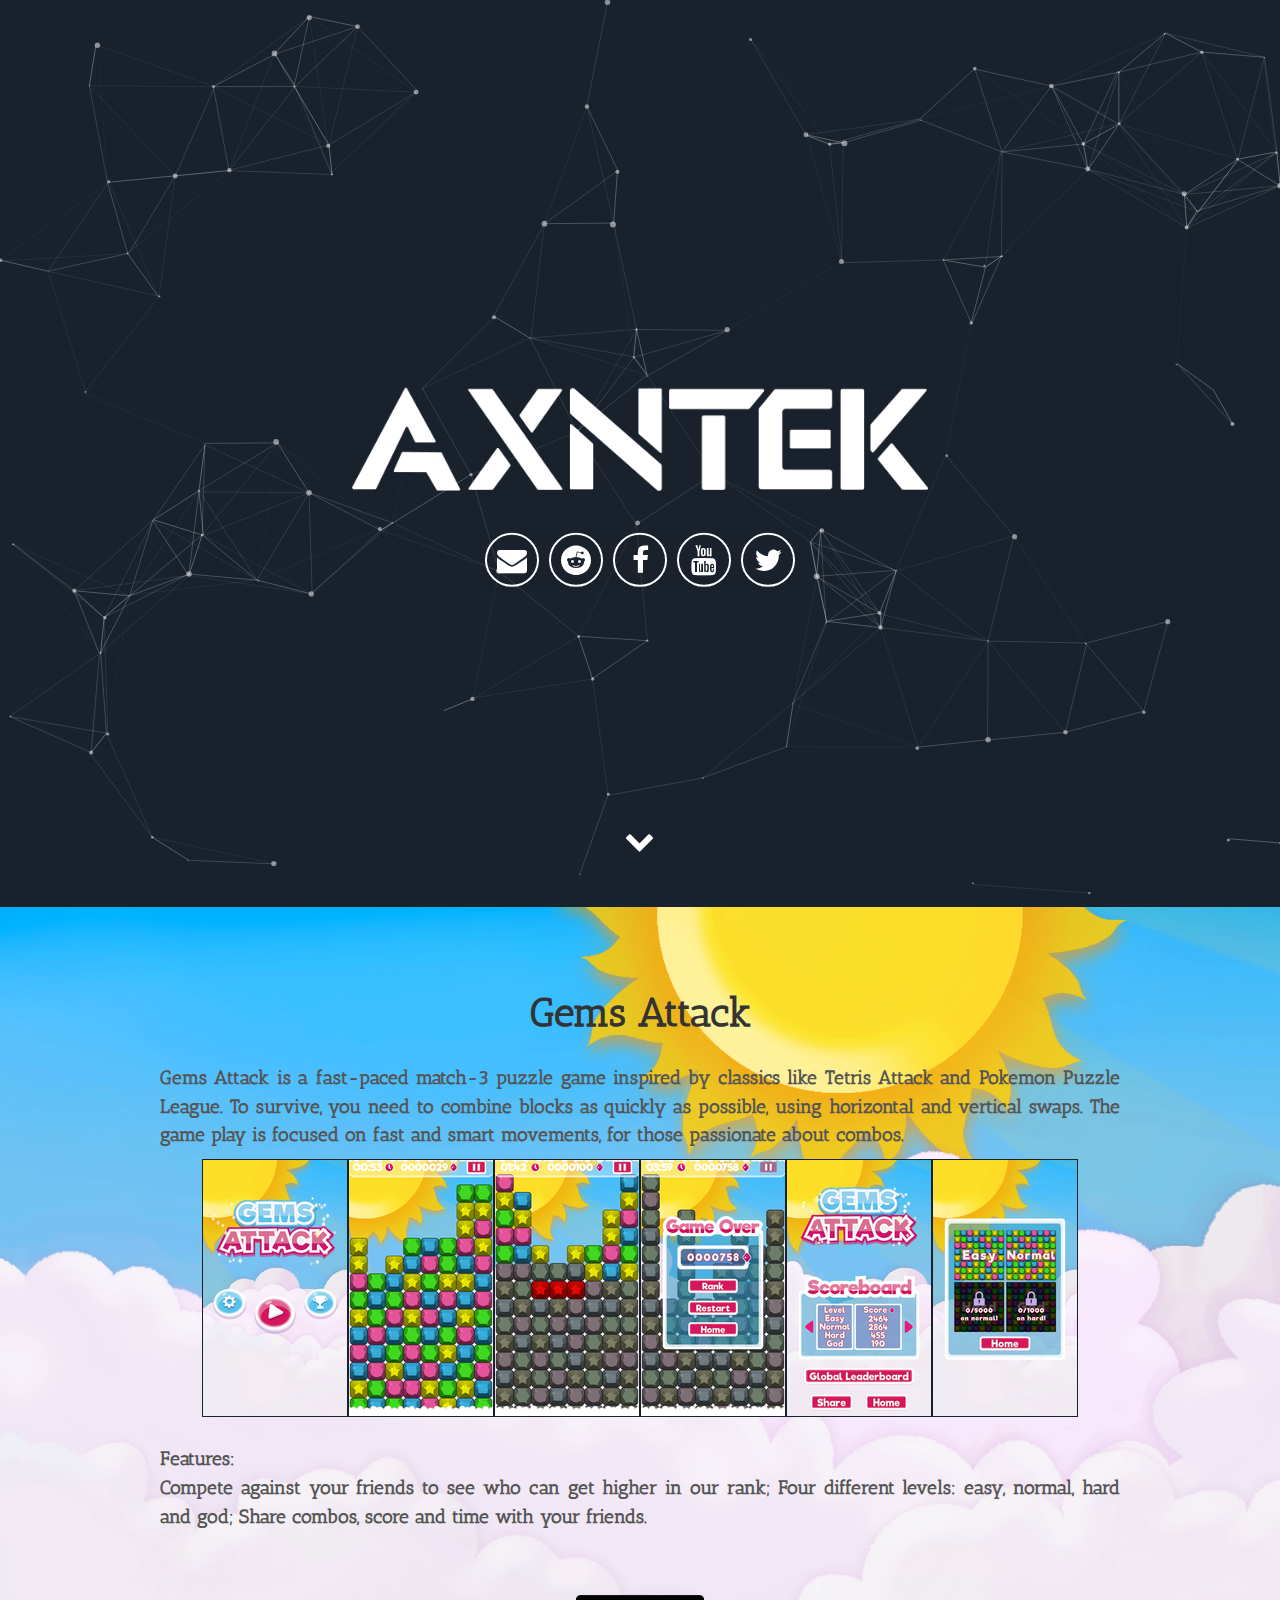
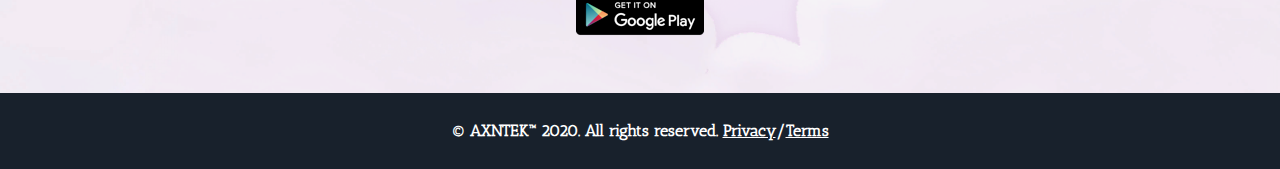
==== index.html @ 5030c25a "Fixing errors" ====
<!DOCTYPE html>
<html lang="en">
  <head>
    <meta charset="utf-8">
    <meta http-equiv="X-UA-Compatible" content="IE=edge">
    <link rel="stylesheet" href="assets/css/devicon.min.css">
    <meta name="viewport" content="width=device-width, initial-scale=1.0" />

    <title>AXNTEK</title>
    <meta name="description" content="AXNTEK - Official Website">

    <link rel="stylesheet" href="assets/css/main.css">
    <link rel="stylesheet" href="assets/css/blueimp-gallery.min.css">
  </head>

  <body>
    <div id="particles-js">
      <div class="header">
        <h1>
            <span class="site-title"><img src="assets/img/logo.png"/></span>
        </h1>
        <div class="header-icons">
          <a aria-label="Send email" href="mailto:axntek@gmail.com"><i class="icon fa fa-envelope"></i></a><a aria-label="My Instagram" target="_blank" href="https://www.reddit.com/user/axntek"><i class="icon fa fa-reddit" aria-hidden="true"></i></a>
          <a aria-label="My Facebook" target="_blank" href="https://www.facebook.com/axntek"><i class="icon fa fa-facebook" aria-hidden="true"></i></a>
          <a aria-label="My Youtube" target="_blank" href="https://www.youtube.com/channel/UCpmkiQa9aqI3L5Tz81P3Baw/videos"><i class="icon fa fa-youtube" aria-hidden="true"></i></a>
          <a aria-label="My Twitter" target="_blank" href="https://www.twitter.com/axntek"><i class="icon fa fa-twitter" aria-hidden="true"></i></a>
        </div>
      </div>
      <a class="down" href="#gemsattack" data-scroll><i class="icon fa fa-chevron-down" aria-hidden="true"></i></a>
    </div>

    <section id="gemsattack" style="background-image:url(assets/img/GemsAttack/feature.png);">
      <div class="user-details game">
        <center><h1><b>Gems Attack</b></h1></center>
        <p>
          Gems Attack is a fast-paced match-3 puzzle game inspired by classics like Tetris Attack and Pokemon Puzzle League. To survive, you need to combine blocks as quickly as possible, using horizontal and vertical swaps. The game play is focused on fast and smart movements, for those passionate about combos.
        </p>
        <center>
          <div id="gallery" class="gallery">
            <center>
                <a href="assets/img/GemsAttack/mainscreen.png"><img class="thumb" src="assets/img/GemsAttack/mainscreen_t.png"/></a><!--
                --><a href="assets/img/GemsAttack/maingame.png"><img class="thumb" src="assets/img/GemsAttack/maingame_t.png"/></a><!--
                --><a href="assets/img/GemsAttack/neardeath.png"><img class="thumb" src="assets/img/GemsAttack/neardeath_t.png"/></a><!--
                --><a href="assets/img/GemsAttack/gameover.png"><img class="thumb" src="assets/img/GemsAttack/gameover_t.png"/></a><!--
                --><a href="assets/img/GemsAttack/scoreboard.png"><img class="thumb" src="assets/img/GemsAttack/scoreboard_t.png"/></a><!--
                --><a href="assets/img/GemsAttack/selection.png"><img class="thumb" src="assets/img/GemsAttack/selection_t.png"/></a>
            </center>
          </div>
        </center>
        <p>
          Features:</br>
          Compete against your friends to see who can get higher in our rank;
          Four different levels: easy, normal, hard and god; Share combos,
          score and time with your friends.
        </p>
        <center><a href="https://play.google.com/store/apps/details?id=com.axntek.GemsAttack&hl=en"><img src="assets/img/googleplay.png"/></a></center>
    </section>

    <div id="blueimp-gallery" class="blueimp-gallery blueimp-gallery-controls" aria-label="image gallery" aria-modal="true" role="dialog">
    <div class="slides" aria-live="polite"></div>
    <h3 class="title"></h3>
        <a class="prev" aria-controls="blueimp-gallery" aria-label="previous slide" aria-keyshortcuts="ArrowLeft"></a>
        <a class="next" aria-controls="blueimp-gallery" aria-label="next slide" aria-keyshortcuts="ArrowRight"></a>
        <a class="close" aria-controls="blueimp-gallery" aria-label="close" aria-keyshortcuts="Escape"></a>
        <a class="play-pause" aria-controls="blueimp-gallery" aria-label="play slideshow" aria-keyshortcuts="Space" aria-pressed="false" role="button"></a>
        <ol class="indicator"></ol>
    </div>

    <footer class="footer">
        <center><p>© AXNTEK™ 2020. All rights reserved. <a href="privacy.html" class="button0"><u>Privacy</u></a>/<a href="terms.html" class="button0"><u>Terms</u></a></p></center>
    </footer>

    <script src="assets/js/blueimp-gallery.min.js"></script>
    <script src="assets/js/particles.min.js"></script>
    <script src="assets/js/sweet-scroll.min.js"></script>
    <script src="assets/js/main.js"></script>
  </body>
</html>
---- assets/css/devicon.min.css ----
@font-face{font-family:devicon;src:url(fonts/devicon.eot?-hdf3wh);src:url(fonts/devicon.eot?#iefix-hdf3wh) format('embedded-opentype'),url(fonts/devicon.woff?-hdf3wh) format('woff'),url(fonts/devicon.ttf?-hdf3wh) format('truetype'),url(fonts/devicon.svg?-hdf3wh#devicon) format('svg');font-weight:400;font-style:normal}[class*=" devicon-"],[class^=devicon-]{font-family:devicon;speak:none;font-style:normal;font-weight:400;font-variant:normal;text-transform:none;line-height:1;-webkit-font-smoothing:antialiased;-moz-osx-font-smoothing:grayscale}.devicon-express-original-wordmark:before{content:"\e93c"}.devicon-express-original:before{content:"\e93d"}.devicon-devicon-plain-wordmark:before{content:"\e93a"}.devicon-devicon-plain:before{content:"\e93b"}.devicon-intellij-plain-wordmark:before{content:"\e932"}.devicon-intellij-plain:before{content:"\e933"}.devicon-pycharm-plain-wordmark:before{content:"\e934"}.devicon-pycharm-plain:before{content:"\e935"}.devicon-rubymine-plain-wordmark:before{content:"\e936"}.devicon-rubymine-plain:before{content:"\e937"}.devicon-webstorm-plain-wordmark:before{content:"\e938"}.devicon-webstorm-plain:before{content:"\e939"}.devicon-tomcat-line-wordmark:before{content:"\e92c"}.devicon-tomcat-line:before{content:"\e92d"}.devicon-vuejs-line-wordmark:before{content:"\e92e"}.devicon-vuejs-line:before{content:"\e92f"}.devicon-vuejs-plain-wordmark:before{content:"\e930"}.devicon-vuejs-plain:before{content:"\e931"}.devicon-swift-plain-wordmark:before{content:"\e92a"}.devicon-swift-plain:before{content:"\e92b"}.devicon-webpack-plain-wordmark:before{content:"\e928"}.devicon-webpack-plain:before{content:"\e929"}.devicon-visualstudio-plain-wordmark:before{content:"\e926"}.devicon-visualstudio-plain:before{content:"\e927"}.devicon-slack-plain-wordmark:before{content:"\e924"}.devicon-slack-plain:before{content:"\e925"}.devicon-facebook-original:before,.devicon-facebook-plain:before{content:"\e91c"}.devicon-typescript-original:before,.devicon-typescript-plain:before{content:"\e920"}.devicon-babel-original:before,.devicon-babel-plain:before{content:"\e921"}.devicon-mocha-plain:before{content:"\e919"}.devicon-jasmine-plain-wordmark:before{content:"\e91b"}.devicon-jasmine-plain:before{content:"\e91a"}.devicon-gatling-plain-wordmark:before{content:"\e918"}.devicon-gatling-plain:before{content:"\e917"}.devicon-ssh-original-wordmark:before,.devicon-ssh-plain-wordmark:before{content:"\e916"}.devicon-ssh-original:before,.devicon-ssh-plain:before{content:"\e915"}.devicon-sourcetree-original-wordmark:before,.devicon-sourcetree-plain-wordmark:before{content:"\e914"}.devicon-sourcetree-original:before,.devicon-sourcetree-plain:before{content:"\e913"}.devicon-phpstorm-plain-wordmark:before{content:"\e912"}.devicon-phpstorm-plain:before{content:"\e911"}.devicon-protractor-plain-wordmark:before{content:"\e901"}.devicon-protractor-plain:before{content:"\e900"}.devicon-gradle-plain-wordmark:before{content:"\e8f1"}.devicon-gradle-plain:before{content:"\e902"}.devicon-cucumber-plain-wordmark:before{content:"\e905"}.devicon-cucumber-plain:before{content:"\e904"}.devicon-jeet-plain-wordmark:before{content:"\e906"}.devicon-jeet-plain:before{content:"\e903"}.devicon-gitlab-plain-wordmark:before{content:"\e908"}.devicon-gitlab-plain:before{content:"\e907"}.devicon-github-original-wordmark:before,.devicon-github-plain-wordmark:before{content:"\e90a"}.devicon-github-original:before,.devicon-github-plain:before{content:"\e909"}.devicon-d3js-plain:before{content:"\e90c"}.devicon-confluence-original-wordmark:before,.devicon-confluence-plain-wordmark:before{content:"\e90e"}.devicon-confluence-original:before,.devicon-confluence-plain:before{content:"\e90d"}.devicon-bitbucket-original-wordmark:before,.devicon-bitbucket-plain-wordmark:before{content:"\e910"}.devicon-bitbucket-original:before,.devicon-bitbucket-plain:before{content:"\e90f"}.devicon-safari-line-wordmark:before{content:"\e632"}.devicon-safari-line:before{content:"\e63a"}.devicon-safari-plain-wordmark:before{content:"\e63b"}.devicon-safari-plain:before{content:"\e63c"}.devicon-jetbrains-line-wordmark:before,.devicon-jetbrains-line:before,.devicon-jetbrains-plain-wordmark:before,.devicon-jetbrains-plain:before{content:"\e63d"}.devicon-django-line-wordmark:before,.devicon-django-line:before{content:"\e63e"}.devicon-django-plain-wordmark:before,.devicon-django-plain:before{content:"\e63f"}.devicon-gimp-plain:before{content:"\e633"}.devicon-redhat-plain-wordmark:before{content:"\e62a"}.devicon-redhat-plain:before{content:"\e62b"}.devicon-cplusplus-line-wordmark:before,.devicon-cplusplus-line:before{content:"\e634"}.devicon-cplusplus-plain-wordmark:before,.devicon-cplusplus-plain:before{content:"\e635"}.devicon-csharp-line-wordmark:before,.devicon-csharp-line:before{content:"\e636"}.devicon-csharp-plain-wordmark:before,.devicon-csharp-plain:before{content:"\e637"}.devicon-c-line-wordmark:before,.devicon-c-line:before{content:"\e638"}.devicon-c-plain-wordmark:before,.devicon-c-plain:before{content:"\e639"}.devicon-nodewebkit-line-wordmark:before{content:"\e611"}.devicon-nodewebkit-line:before{content:"\e612"}.devicon-nodewebkit-plain-wordmark:before{content:"\e613"}.devicon-nodewebkit-plain:before{content:"\e614"}.devicon-nginx-original-wordmark:before,.devicon-nginx-original:before,.devicon-nginx-plain-wordmark:before,.devicon-nginx-plain:before{content:"\e615"}.devicon-erlang-plain-wordmark:before{content:"\e616"}.devicon-erlang-plain:before{content:"\e617"}.devicon-doctrine-line-wordmark:before{content:"\e618"}.devicon-doctrine-line:before{content:"\e619"}.devicon-doctrine-plain-wordmark:before{content:"\e61a"}.devicon-doctrine-plain:before{content:"\e625"}.devicon-apache-line-wordmark:before{content:"\e626"}.devicon-apache-line:before{content:"\e627"}.devicon-apache-plain-wordmark:before{content:"\e628"}.devicon-apache-plain:before{content:"\e629"}.devicon-go-line:before{content:"\e610"}.devicon-redis-plain-wordmark:before{content:"\e606"}.devicon-redis-plain:before{content:"\e607"}.devicon-meteor-plain-wordmark:before{content:"\e608"}.devicon-meteor-plain:before{content:"\e609"}.devicon-heroku-line-wordmark:before,.devicon-heroku-original-wordmark:before{content:"\e60a"}.devicon-heroku-line:before,.devicon-heroku-original:before{content:"\e60b"}.devicon-heroku-plain-wordmark:before{content:"\e60c"}.devicon-heroku-plain:before{content:"\e60f"}.devicon-go-plain:before{content:"\e61b"}.devicon-docker-plain-wordmark:before{content:"\e61e"}.devicon-docker-plain:before{content:"\e61f"}.devicon-amazonwebservices-original:before,.devicon-amazonwebservices-plain:before{content:"\e603"}.devicon-amazonwebservices-plain-wordmark:before{content:"\e604"}.devicon-android-plain-wordmark:before{content:"\e60d"}.devicon-android-plain:before{content:"\e60e"}.devicon-angularjs-plain-wordmark:before{content:"\e61c"}.devicon-angularjs-plain:before{content:"\e61d"}.devicon-appcelerator-original:before,.devicon-appcelerator-plain:before{content:"\e620"}.devicon-appcelerator-plain-wordmark:before{content:"\e621"}.devicon-apple-original:before,.devicon-apple-plain:before{content:"\e622"}.devicon-atom-original-wordmark:before,.devicon-atom-plain-wordmark:before{content:"\e623"}.devicon-atom-original:before,.devicon-atom-plain:before{content:"\e624"}.devicon-backbonejs-plain-wordmark:before{content:"\e62c"}.devicon-backbonejs-plain:before{content:"\e62d"}.devicon-bootstrap-plain-wordmark:before{content:"\e62e"}.devicon-bootstrap-plain:before{content:"\e62f"}.devicon-bower-line-wordmark:before{content:"\e630"}.devicon-bower-line:before{content:"\e631"}.devicon-bower-plain-wordmark:before{content:"\e64e"}.devicon-bower-plain:before{content:"\e64f"}.devicon-chrome-plain-wordmark:before{content:"\e665"}.devicon-chrome-plain:before{content:"\e666"}.devicon-codeigniter-plain-wordmark:before{content:"\e667"}.devicon-codeigniter-plain:before{content:"\e668"}.devicon-coffeescript-original-wordmark:before,.devicon-coffeescript-plain-wordmark:before{content:"\e669"}.devicon-coffeescript-original:before,.devicon-coffeescript-plain:before{content:"\e66a"}.devicon-css3-plain-wordmark:before{content:"\e678"}.devicon-css3-plain:before{content:"\e679"}.devicon-debian-plain-wordmark:before{content:"\e67e"}.devicon-debian-plain:before{content:"\e67f"}.devicon-dot-net-plain-wordmark:before{content:"\e6d3"}.devicon-dot-net-plain:before{content:"\e6d4"}.devicon-drupal-plain-wordmark:before{content:"\e6e2"}.devicon-drupal-plain:before{content:"\e6e3"}.devicon-firefox-plain-wordmark:before{content:"\e75d"}.devicon-firefox-plain:before{content:"\e75e"}.devicon-foundation-plain-wordmark:before{content:"\e7a2"}.devicon-foundation-plain:before{content:"\e7a3"}.devicon-git-plain-wordmark:before{content:"\e7a7"}.devicon-git-plain:before{content:"\e7a8"}.devicon-google-original-wordmark:before,.devicon-google-plain-wordmark:before{content:"\e91d"}.devicon-google-original:before,.devicon-google-plain:before{content:"\e91e"}.devicon-grunt-line-wordmark:before{content:"\e7a9"}.devicon-grunt-line:before{content:"\e7aa"}.devicon-grunt-plain-wordmark:before{content:"\e7ea"}.devicon-grunt-plain:before{content:"\e7eb"}.devicon-gulp-plain:before{content:"\e7ec"}.devicon-html5-plain-wordmark:before{content:"\e7f6"}.devicon-html5-plain:before{content:"\e7f7"}.devicon-ie10-original:before,.devicon-ie10-plain:before{content:"\e7f8"}.devicon-illustrator-line:before{content:"\e7f9"}.devicon-illustrator-plain:before{content:"\e7fa"}.devicon-inkscape-plain-wordmark:before{content:"\e834"}.devicon-inkscape-plain:before{content:"\e835"}.devicon-java-plain-wordmark:before{content:"\e841"}.devicon-java-plain:before{content:"\e842"}.devicon-javascript-plain:before{content:"\e845"}.devicon-jquery-plain-wordmark:before{content:"\e849"}.devicon-jquery-plain:before{content:"\e84a"}.devicon-krakenjs-plain-wordmark:before{content:"\e84f"}.devicon-krakenjs-plain:before{content:"\e850"}.devicon-laravel-plain-wordmark:before{content:"\e851"}.devicon-laravel-plain:before{content:"\e852"}.devicon-less-plain-wordmark:before{content:"\e853"}.devicon-linux-plain:before{content:"\eb1c"}.devicon-mongodb-plain-wordmark:before{content:"\eb43"}.devicon-mongodb-plain:before{content:"\eb44"}.devicon-moodle-plain-wordmark:before{content:"\eb5a"}.devicon-moodle-plain:before{content:"\eb5b"}.devicon-mysql-plain-wordmark:before{content:"\eb60"}.devicon-mysql-plain:before{content:"\eb61"}.devicon-nodejs-plain-wordmark:before{content:"\eb69"}.devicon-nodejs-plain:before{content:"\eb6a"}.devicon-oracle-original:before,.devicon-oracle-plain:before{content:"\eb6b"}.devicon-photoshop-line:before{content:"\eb6c"}.devicon-photoshop-plain:before{content:"\eb6d"}.devicon-php-plain:before{content:"\eb71"}.devicon-postgresql-plain-wordmark:before{content:"\eb7c"}.devicon-postgresql-plain:before{content:"\eb7d"}.devicon-python-plain-wordmark:before{content:"\eb88"}.devicon-python-plain:before{content:"\eb89"}.devicon-rails-plain-wordmark:before{content:"\eba2"}.devicon-rails-plain:before{content:"\eba3"}.devicon-react-original-wordmark:before,.devicon-react-plain-wordmark:before{content:"\e600"}.devicon-react-original:before,.devicon-react-plain:before{content:"\e601"}.devicon-ruby-plain-wordmark:before{content:"\ebc9"}.devicon-ruby-plain:before{content:"\ebca"}.devicon-sass-original:before,.devicon-sass-plain:before{content:"\ebcb"}.devicon-sequelize-original-wordmark:before,.devicon-sequelize-plain-wordmark:before{content:"\e922"}.devicon-sequelize-original:before,.devicon-sequelize-plain:before{content:"\e923"}.devicon-symfony-original-wordmark:before,.devicon-symfony-plain-wordmark:before{content:"\e602"}.devicon-symfony-original:before,.devicon-symfony-plain:before{content:"\e605"}.devicon-travis-plain-wordmark:before{content:"\ebcc"}.devicon-travis-plain:before{content:"\ebcd"}.devicon-trello-plain-wordmark:before{content:"\ebce"}.devicon-trello-plain:before{content:"\ebcf"}.devicon-twitter-original:before,.devicon-twitter-plain:before{content:"\e91f"}.devicon-ubuntu-plain-wordmark:before{content:"\ebd0"}.devicon-ubuntu-plain:before{content:"\ebd1"}.devicon-vim-plain:before{content:"\ebf3"}.devicon-windows8-original-wordmark:before,.devicon-windows8-plain-wordmark:before{content:"\ebf4"}.devicon-windows8-original:before,.devicon-windows8-plain:before{content:"\ebf5"}.devicon-wordpress-plain-wordmark:before{content:"\ebfd"}.devicon-wordpress-plain:before{content:"\ebfe"}.devicon-yii-plain-wordmark:before{content:"\ec01"}.devicon-yii-plain:before{content:"\ec02"}.devicon-zend-plain-wordmark:before{content:"\ec03"}.devicon-zend-plain:before{content:"\ec04"}.devicon-express-original-wordmark.colored,.devicon-express-original.colored{color:#444}.devicon-devicon-plain-wordmark.colored,.devicon-devicon-plain.colored{color:#60BE86}.devicon-intellij-plain-wordmark.colored,.devicon-intellij-plain.colored{color:#136BA2}.devicon-pycharm-plain-wordmark.colored,.devicon-pycharm-plain.colored{color:#4D8548}.devicon-rubymine-plain-wordmark.colored,.devicon-rubymine-plain.colored{color:#C12C4C}.devicon-webstorm-plain-wordmark.colored,.devicon-webstorm-plain.colored{color:#2788B5}.devicon-tomcat-line-wordmark.colored,.devicon-tomcat-line.colored{color:#D1A41A}.devicon-vuejs-line-wordmark.colored,.devicon-vuejs-line.colored,.devicon-vuejs-plain-wordmark.colored,.devicon-vuejs-plain.colored{color:#41B883}.devicon-swift-plain-wordmark.colored,.devicon-swift-plain.colored{color:#F05138}.devicon-webpack-plain-wordmark.colored,.devicon-webpack-plain.colored{color:#1C78C0}.devicon-visualstudio-plain-wordmark.colored,.devicon-visualstudio-plain.colored{color:#68217A}.devicon-slack-plain-wordmark.colored,.devicon-slack-plain.colored{color:#2D333A}.devicon-gatling-plain-wordmark.colored,.devicon-gatling-plain.colored{color:#E77500}.devicon-ssh-original-wordmark.colored,.devicon-ssh-original.colored,.devicon-ssh-plain-wordmark.colored,.devicon-ssh-plain.colored{color:#231F20}.devicon-sourcetree-original-wordmark.colored,.devicon-sourcetree-original.colored,.devicon-sourcetree-plain-wordmark.colored,.devicon-sourcetree-plain.colored{color:#205081}.devicon-phpstorm-plain-wordmark.colored,.devicon-phpstorm-plain.colored{color:#5058A6}.devicon-protractor-plain-wordmark.colored,.devicon-protractor-plain.colored{color:#b7111d}.devicon-cucumber-plain-wordmark.colored,.devicon-cucumber-plain.colored{color:#00a818}.devicon-gradle-plain-wordmark.colored,.devicon-gradle-plain.colored{color:#02303a}.devicon-jeet-plain-wordmark.colored,.devicon-jeet-plain.colored{color:#FF664A}.devicon-gitlab-plain-wordmark.colored,.devicon-gitlab-plain.colored{color:#E24329}.devicon-github-original-wordmark.colored,.devicon-github-original.colored,.devicon-github-plain-wordmark.colored,.devicon-github-plain.colored{color:#181616}.devicon-d3js-plain.colored{color:#f7974e}.devicon-bitbucket-original-wordmark.colored,.devicon-bitbucket-original.colored,.devicon-bitbucket-plain-wordmark.colored,.devicon-bitbucket-plain.colored,.devicon-confluence-original-wordmark.colored,.devicon-confluence-original.colored,.devicon-confluence-plain-wordmark.colored,.devicon-confluence-plain.colored{color:#205081}.devicon-amazonwebservices-original.colored,.devicon-amazonwebservices-plain-wordmark.colored,.devicon-amazonwebservices-plain.colored{color:#F7A80D}.devicon-android-plain-wordmark.colored,.devicon-android-plain.colored{color:#A4C439}.devicon-angularjs-plain-wordmark.colored,.devicon-angularjs-plain.colored{color:#c4473a}.devicon-apache-line-wordmark.colored,.devicon-apache-line.colored,.devicon-apache-plain-wordmark.colored,.devicon-apache-plain.colored{color:#303284}.devicon-appcelerator-original.colored,.devicon-appcelerator-plain-wordmark.colored,.devicon-appcelerator-plain.colored{color:#ac162c}.devicon-apple-original.colored,.devicon-apple-plain.colored{color:#000}.devicon-atom-original-wordmark.colored,.devicon-atom-original.colored,.devicon-atom-plain-wordmark.colored,.devicon-atom-plain.colored{color:#67595D}.devicon-babel-original.colored,.devicon-babel-plain.colored{color:#f9dc3e}.devicon-backbonejs-plain-wordmark.colored,.devicon-backbonejs-plain.colored{color:#002A41}.devicon-bootstrap-plain-wordmark.colored,.devicon-bootstrap-plain.colored{color:#59407f}.devicon-bower-line-wordmark.colored,.devicon-bower-line.colored,.devicon-bower-plain-wordmark.colored,.devicon-bower-plain.colored{color:#ef5734}.devicon-c-line-wordmark.colored,.devicon-c-line.colored,.devicon-c-plain-wordmark.colored,.devicon-c-plain.colored{color:#03599c}.devicon-chrome-plain-wordmark.colored,.devicon-chrome-plain.colored{color:#ce4e4e}.devicon-codeigniter-plain-wordmark.colored,.devicon-codeigniter-plain.colored{color:#ee4323}.devicon-coffeescript-original-wordmark.colored,.devicon-coffeescript-original.colored,.devicon-coffeescript-plain-wordmark.colored,.devicon-coffeescript-plain.colored{color:#28334c}.devicon-cplusplus-line-wordmark.colored,.devicon-cplusplus-line.colored,.devicon-cplusplus-plain-wordmark.colored,.devicon-cplusplus-plain.colored{color:#9c033a}.devicon-csharp-line-wordmark.colored,.devicon-csharp-line.colored,.devicon-csharp-plain-wordmark.colored,.devicon-csharp-plain.colored{color:#68217a}.devicon-css3-plain-wordmark.colored,.devicon-css3-plain.colored{color:#3d8fc6}.devicon-debian-plain-wordmark.colored,.devicon-debian-plain.colored{color:#A80030}.devicon-django-line-wordmark.colored,.devicon-django-line.colored,.devicon-django-plain-wordmark.colored,.devicon-django-plain.colored{color:#003A2B}.devicon-docker-plain-wordmark.colored,.devicon-docker-plain.colored{color:#019bc6}.devicon-doctrine-line-wordmark.colored,.devicon-doctrine-line.colored,.devicon-doctrine-plain-wordmark.colored,.devicon-doctrine-plain.colored{color:#f56d39}.devicon-dot-net-plain-wordmark.colored,.devicon-dot-net-plain.colored{color:#1384c8}.devicon-drupal-plain-wordmark.colored,.devicon-drupal-plain.colored{color:#0073BA}.devicon-erlang-plain-wordmark.colored,.devicon-erlang-plain.colored{color:#a90533}.devicon-facebook-original.colored,.devicon-facebook-plain.colored{color:#3d5a98}.devicon-firefox-plain-wordmark.colored,.devicon-firefox-plain.colored{color:#DD732A}.devicon-foundation-plain-wordmark.colored,.devicon-foundation-plain.colored{color:#008cba}.devicon-gimp-plain-wordmark.colored,.devicon-gimp-plain.colored{color:#716955}.devicon-git-plain-wordmark.colored,.devicon-git-plain.colored{color:#f34f29}.devicon-go-line.colored,.devicon-go-plain.colored{color:#000}.devicon-google-original-wordmark.colored,.devicon-google-original.colored,.devicon-google-plain-wordmark.colored,.devicon-google-plain.colored{color:#587dbd}.devicon-grunt-line-wordmark.colored,.devicon-grunt-line.colored,.devicon-grunt-plain-wordmark.colored,.devicon-grunt-plain.colored{color:#fcaa1a}.devicon-gulp-plain.colored{color:#eb4a4b}.devicon-heroku-line-wordmark.colored,.devicon-heroku-line.colored,.devicon-heroku-original-wordmark.colored,.devicon-heroku-original.colored,.devicon-heroku-plain-wordmark.colored,.devicon-heroku-plain.colored{color:#6762a6}.devicon-html5-plain-wordmark.colored,.devicon-html5-plain.colored{color:#e54d26}.devicon-ie10-original.colored,.devicon-ie10-plain.colored{color:#1EBBEE}.devicon-illustrator-line.colored,.devicon-illustrator-plain.colored{color:#faa625}.devicon-inkscape-plain-wordmark.colored,.devicon-inkscape-plain.colored{color:#000}.devicon-java-plain-wordmark.colored,.devicon-java-plain.colored{color:#EA2D2E}.devicon-jasmine-plain-wordmark.colored,.devicon-jasmine-plain.colored{color:#8a4182}.devicon-javascript-plain.colored{color:#f0db4f}.devicon-jetbrains-line-wordmark.colored,.devicon-jetbrains-line.colored,.devicon-jetbrains-plain-wordmark.colored,.devicon-jetbrains-plain.colored{color:#F68B1F}.devicon-jquery-plain-wordmark.colored,.devicon-jquery-plain.colored{color:#0769ad}.devicon-krakenjs-plain-wordmark.colored,.devicon-krakenjs-plain.colored{color:#0081C2}.devicon-laravel-plain-wordmark.colored,.devicon-laravel-plain.colored{color:#fd4f31}.devicon-less-plain-wordmark.colored{color:#2a4d80}.devicon-linux-plain.colored{color:#000}.devicon-meteor-plain-wordmark.colored,.devicon-meteor-plain.colored{color:#df5052}.devicon-mocha-plain.colored{color:#8d6748}.devicon-mongodb-plain-wordmark.colored,.devicon-mongodb-plain.colored{color:#4FAA41}.devicon-moodle-plain-wordmark.colored,.devicon-moodle-plain.colored{color:#F7931E}.devicon-mysql-plain-wordmark.colored,.devicon-mysql-plain.colored{color:#00618a}.devicon-nginx-original-wordmark.colored,.devicon-nginx-original.colored,.devicon-nginx-plain-wordmark.colored,.devicon-nginx-plain.colored{color:#090}.devicon-nodejs-plain-wordmark.colored,.devicon-nodejs-plain.colored{color:#83CD29}.devicon-nodewebkit-line-wordmark.colored,.devicon-nodewebkit-line.colored,.devicon-nodewebkit-plain-wordmark.colored,.devicon-nodewebkit-plain.colored{color:#3d3b47}.devicon-oracle-original.colored,.devicon-oracle-plain-wordmark.colored,.devicon-oracle-plain.colored{color:#EA1B22}.devicon-photoshop-line.colored,.devicon-photoshop-plain.colored{color:#80b5e2}.devicon-php-plain.colored{color:#6181b6}.devicon-postgresql-plain-wordmark.colored,.devicon-postgresql-plain.colored{color:#336791}.devicon-python-plain-wordmark.colored,.devicon-python-plain.colored{color:#ffd845}.devicon-rails-plain-wordmark.colored,.devicon-rails-plain.colored{color:#a62c46}.devicon-ruby-plain-wordmark.colored,.devicon-ruby-plain.colored{color:#d91404}.devicon-safari-line-wordmark.colored,.devicon-safari-line.colored,.devicon-safari-plain-wordmark.colored,.devicon-safari-plain.colored{color:#1B88CA}.devicon-react-original-wordmark.colored,.devicon-react-original.colored,.devicon-react-plain-wordmark.colored,.devicon-react-plain.colored{color:#61dafb}.devicon-redhat-original-wordmark.colored,.devicon-redhat-original.colored,.devicon-redhat-plain-wordmark.colored,.devicon-redhat-plain.colored{color:#e93442}.devicon-redis-plain-wordmark.colored,.devicon-redis-plain.colored{color:#d82c20}.devicon-sass-original.colored,.devicon-sass-plain-wordmark.colored,.devicon-sass-plain.colored{color:#c69}.devicon-sequelize-original-wordmark.colored,.devicon-sequelize-original.colored,.devicon-sequelize-plain-wordmark.colored,.devicon-sequelize-plain.colored{color:#3b4b72}.devicon-symfony-original-wordmark.colored,.devicon-symfony-original.colored,.devicon-symfony-plain-wordmark.colored,.devicon-symfony-plain.colored{color:#1A171B}.devicon-travis-plain-wordmark.colored,.devicon-travis-plain.colored{color:#bb2031}.devicon-trello-plain-wordmark.colored,.devicon-trello-plain.colored{color:#23719f}.devicon-twitter-original.colored,.devicon-twitter-plain.colored{color:#1da1f2}.devicon-typescript-original.colored,.devicon-typescript-plain.colored{color:#007acc}.devicon-ubuntu-plain-wordmark.colored,.devicon-ubuntu-plain.colored{color:#dd4814}.devicon-vim-plain.colored{color:#179a33}.devicon-windows8-original-wordmark.colored,.devicon-windows8-original.colored,.devicon-windows8-plain-wordmark.colored,.devicon-windows8-plain.colored{color:#00adef}.devicon-wordpress-plain-wordmark.colored,.devicon-wordpress-plain.colored{color:#494949}.devicon-yii-plain-wordmark.colored,.devicon-yii-plain.colored{color:#0073bb}.devicon-zend-plain-wordmark.colored,.devicon-zend-plain.colored{color:#68b604}
---- assets/css/blueimp-gallery.min.css ----
@charset "UTF-8";.blueimp-gallery,.blueimp-gallery>.slides>.slide>.slide-content,.blueimp-gallery>.slides>.slide>.slide-content>img{position:absolute;top:0;right:0;bottom:0;left:0;-webkit-transition:opacity .2s linear;-moz-transition:opacity .2s linear;-ms-transition:opacity .2s linear;-o-transition:opacity .2s linear;transition:opacity .2s linear;backface-visibility:hidden;-moz-backface-visibility:hidden}.blueimp-gallery>.slides>.slide>.slide-content,.blueimp-gallery>.slides>.slide>.slide-content>img{margin:auto;width:auto;height:auto;max-width:100%;max-height:100%;opacity:1}.blueimp-gallery{position:fixed;z-index:999999;overflow:hidden;background:#000;opacity:0;display:none;direction:ltr;-ms-touch-action:pinch-zoom;touch-action:pinch-zoom}.blueimp-gallery-carousel{position:relative;z-index:auto;margin:1em auto;padding-bottom:56.25%;box-shadow:0 0 4px rgba(0,0,0,.1);-ms-touch-action:pan-y pinch-zoom;touch-action:pan-y pinch-zoom;display:block}.blueimp-gallery-display{display:block;opacity:1}.blueimp-gallery>.slides{position:relative;height:100%;overflow:hidden}.blueimp-gallery-carousel>.slides{position:absolute}.blueimp-gallery>.slides>.slide{visibility:hidden;position:relative;float:left;height:100%;text-align:center;-webkit-transition-timing-function:cubic-bezier(.645,.045,.355,1);-moz-transition-timing-function:cubic-bezier(.645,.045,.355,1);-ms-transition-timing-function:cubic-bezier(.645,.045,.355,1);-o-transition-timing-function:cubic-bezier(.645,.045,.355,1);transition-timing-function:cubic-bezier(.645,.045,.355,1)}.blueimp-gallery>.slides>.slide-active,.blueimp-gallery>.slides>.slide-next,.blueimp-gallery>.slides>.slide-prev{visibility:visible}.blueimp-gallery>.slides>.slide-loading{background:url(../img/loading.gif) center no-repeat;background-size:64px 64px}.blueimp-gallery-smil>.slides>.slide-loading{background-image:url(../img/loading.svg)}.blueimp-gallery>.slides>.slide-loading>.slide-content{opacity:0}.blueimp-gallery>.slides>.slide-error{background:url(../img/error.png) center no-repeat}.blueimp-gallery-svgasimg>.slides>.slide-error{background-image:url(../img/error.svg)}.blueimp-gallery>.slides>.slide-error>.slide-content{display:none}.blueimp-gallery-display>.next,.blueimp-gallery-display>.prev{position:absolute;top:50%;left:15px;width:8px;height:20px;padding:10px 14px 10px 18px;margin-top:-23px;-webkit-box-sizing:content-box;-moz-box-sizing:content-box;box-sizing:content-box;background:#222 url(../img/prev.png) center no-repeat;background-color:rgba(0,0,0,.5);border:3px solid #fff;-webkit-border-radius:30px;-moz-border-radius:30px;border-radius:30px;opacity:.5;cursor:pointer;display:none}.blueimp-gallery-display>.next{right:15px;left:auto;background-image:url(../img/next.png)}.blueimp-gallery-svgasimg>.prev{background-image:url(../img/prev.svg)}.blueimp-gallery-svgasimg>.next{background-image:url(../img/next.svg)}.blueimp-gallery-display>.close{position:absolute;top:15px;right:15px;width:30px;height:30px;background:url(../img/close.png) center no-repeat;opacity:.8;cursor:pointer;display:none}.blueimp-gallery-svgasimg>.close{background-image:url(../img/close.svg)}.blueimp-gallery>.title{position:absolute;top:15px;left:15px;margin:0 60px 0 0;font-size:20px;line-height:30px;color:#fff;text-shadow:0 0 2px #000;opacity:.8;display:none}.blueimp-gallery-display>.play-pause{position:absolute;right:15px;bottom:15px;width:30px;height:30px;background:url(../img/play-pause.png) 0 0 no-repeat;cursor:pointer;opacity:.5;display:none}.blueimp-gallery-svgasimg>.play-pause{background-image:url(../img/play-pause.svg)}.blueimp-gallery-playing>.play-pause{background-position:-30px 0}.blueimp-gallery-controls>.close,.blueimp-gallery-controls>.next,.blueimp-gallery-controls>.play-pause,.blueimp-gallery-controls>.prev,.blueimp-gallery-controls>.title{display:block;-webkit-transform:translateZ(0);-moz-transform:translateZ(0);-ms-transform:translateZ(0);-o-transform:translateZ(0);transform:translateZ(0)}.blueimp-gallery-left>.prev,.blueimp-gallery-right>.next,.blueimp-gallery-single>.next,.blueimp-gallery-single>.play-pause,.blueimp-gallery-single>.prev{display:none}.blueimp-gallery>.close,.blueimp-gallery>.next,.blueimp-gallery>.play-pause,.blueimp-gallery>.prev,.blueimp-gallery>.slides>.slide>.slide-content{-webkit-user-select:none;-khtml-user-select:none;-moz-user-select:none;-ms-user-select:none;user-select:none}.blueimp-gallery>.close:hover,.blueimp-gallery>.next:hover,.blueimp-gallery>.play-pause:hover,.blueimp-gallery>.prev:hover,.blueimp-gallery>.title:hover{color:#fff;opacity:1}*+html .blueimp-gallery>.slides>.slide{min-height:300px}*+html .blueimp-gallery>.slides>.slide>.slide-content{position:relative}*+html .blueimp-gallery>.slides>.slide>.slide-content>img{position:relative}@supports (object-fit:contain){.blueimp-gallery-contain>.slides>.slide>.slide-content,.blueimp-gallery-contain>.slides>.slide>.slide-content>img{width:100%;height:100%;object-fit:contain}}@media (prefers-color-scheme:light){.blueimp-gallery-carousel{background:#fff}}.blueimp-gallery>.indicator{position:absolute;top:auto;right:15px;bottom:15px;left:15px;margin:0 40px;padding:0;list-style:none;text-align:center;line-height:10px;display:none;-webkit-user-select:none;-khtml-user-select:none;-moz-user-select:none;-ms-user-select:none;user-select:none}.blueimp-gallery>.indicator>li{display:inline-block;position:relative;width:9px;height:9px;margin:6px 3px 0 3px;-webkit-box-sizing:content-box;-moz-box-sizing:content-box;box-sizing:content-box;border:1px solid transparent;background:#ccc;background:rgba(255,255,255,.25) center no-repeat;border-radius:5px;box-shadow:0 0 2px #000;opacity:.5;cursor:pointer}*+html .blueimp-gallery>.indicator>li{display:inline}.blueimp-gallery>.indicator>.active,.blueimp-gallery>.indicator>li:hover{background-color:#fff;border-color:#fff;opacity:1}.blueimp-gallery>.indicator>li:after{opacity:0;display:block;position:absolute;content:'';top:-5em;left:4px;width:75px;height:75px;transition:transform .6s ease-out,opacity .4s ease-out;transform:translateX(-50%) translateY(0) translateZ(0);pointer-events:none}.blueimp-gallery>.indicator>li:hover:after{opacity:1;border-radius:50%;background:inherit;transform:translateX(-50%) translateY(-5px) translateZ(0)}.blueimp-gallery>.indicator>.active:after{display:none}.blueimp-gallery-controls>.indicator{display:block;-webkit-transform:translateZ(0);-moz-transform:translateZ(0);-ms-transform:translateZ(0);-o-transform:translateZ(0);transform:translateZ(0)}.blueimp-gallery-single>.indicator{display:none}.blueimp-gallery>.slides>.slide>.video-content>.video-cover,.blueimp-gallery>.slides>.slide>.video-content>iframe,.blueimp-gallery>.slides>.slide>.video-content>video{position:absolute;top:0;left:0;width:100%;height:100%;border:none}.blueimp-gallery>.slides>.slide>.video-content>.video-cover{background:center no-repeat;background-size:contain}.blueimp-gallery>.slides>.slide>.video-iframe>.video-cover{background-color:#000;background-color:rgba(0,0,0,.7)}.blueimp-gallery>.slides>.slide>.video-content>.video-play{position:absolute;top:50%;right:0;left:0;margin:-64px auto 0;width:128px;height:128px;background:url(../img/video-play.png) center no-repeat;opacity:.8;cursor:pointer}.blueimp-gallery-svgasimg>.slides>.slide>.video-content>.video-play{background-image:url(../img/video-play.svg)}.blueimp-gallery>.slides>.slide>.video-playing>.video-cover,.blueimp-gallery>.slides>.slide>.video-playing>.video-play{display:none}.blueimp-gallery>.slides>.slide>.video-loading>.video-play{background:url(../img/loading.gif) center no-repeat;background-size:64px 64px}.blueimp-gallery-smil>.slides>.slide>.video-loading>.video-play{background-image:url(../img/loading.svg)}*+html .blueimp-gallery>.slides>.slide>.video-content{height:100%}*+html .blueimp-gallery>.slides>.slide>.video-content>.video-play{left:50%;margin-left:-64px}.blueimp-gallery>.slides>.slide>.video-content>.video-play:hover{opacity:1}
/*# sourceMappingURL=blueimp-gallery.min.css.map */
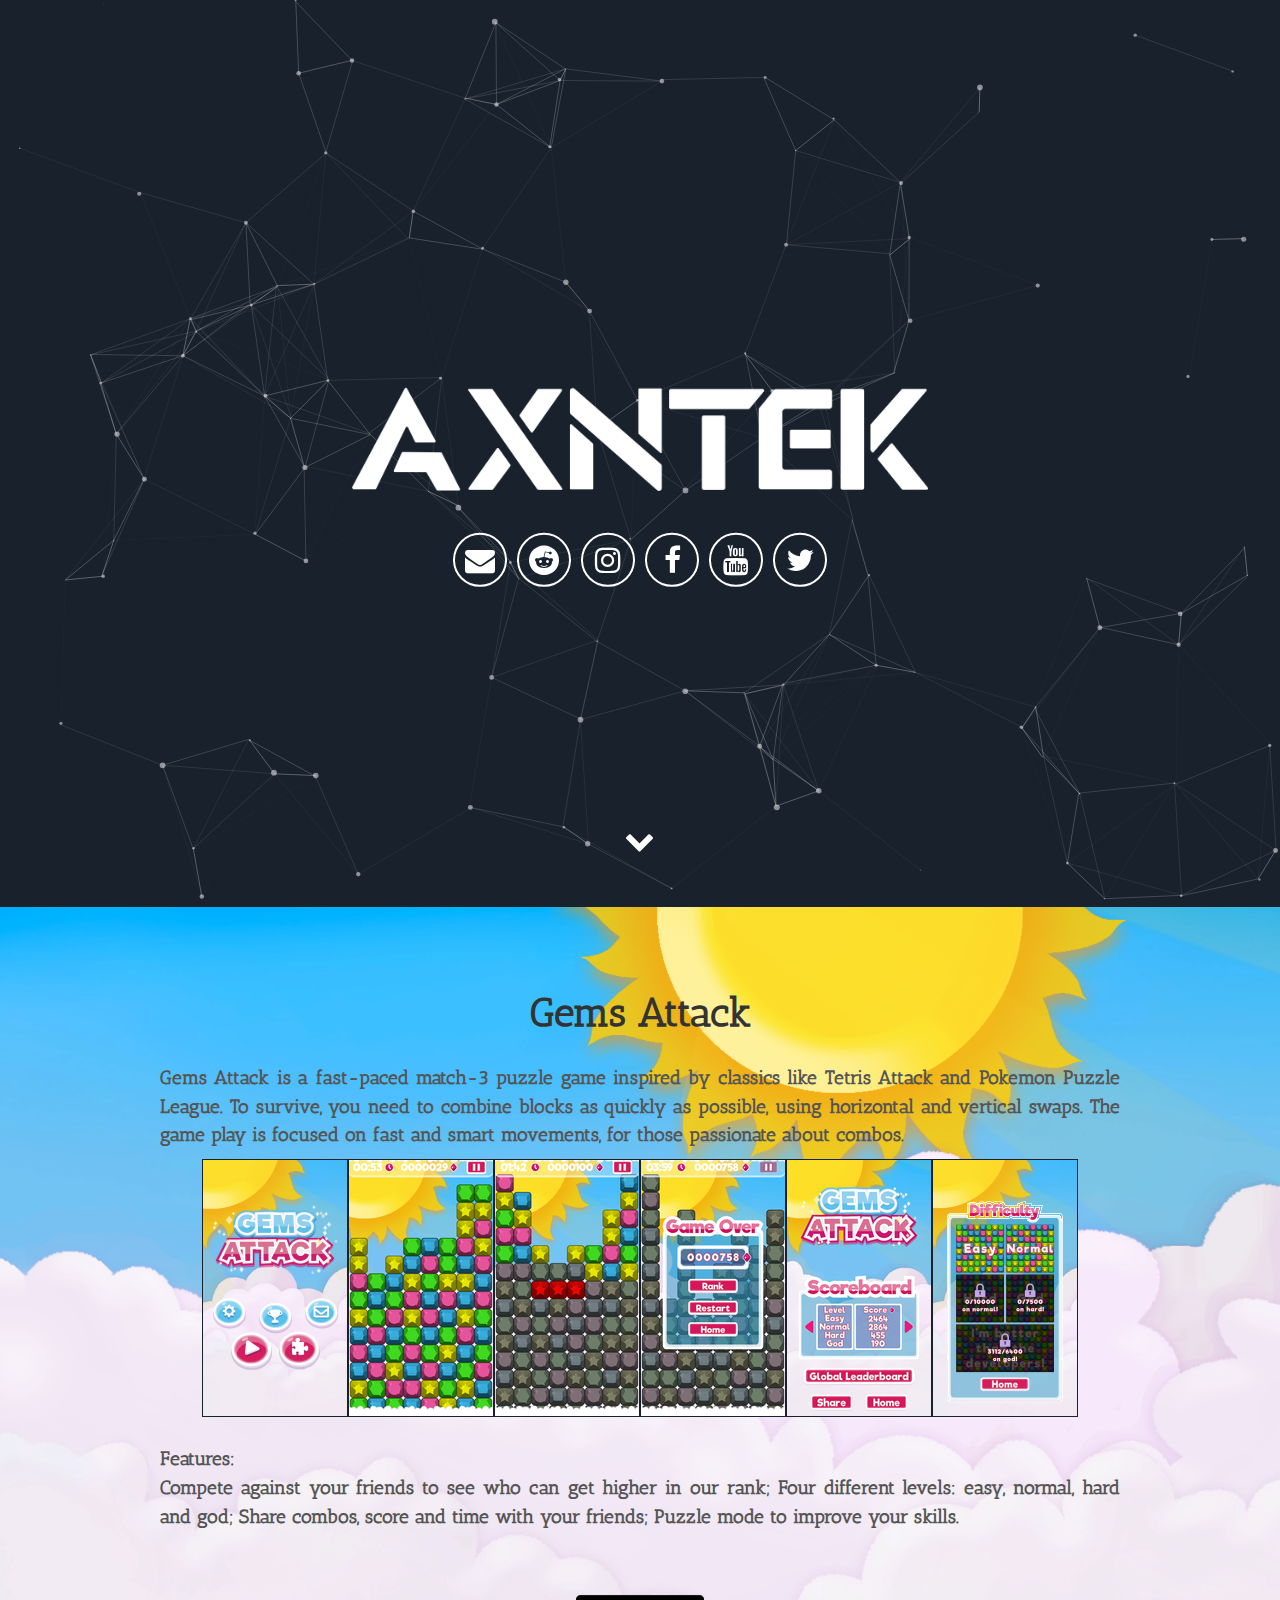
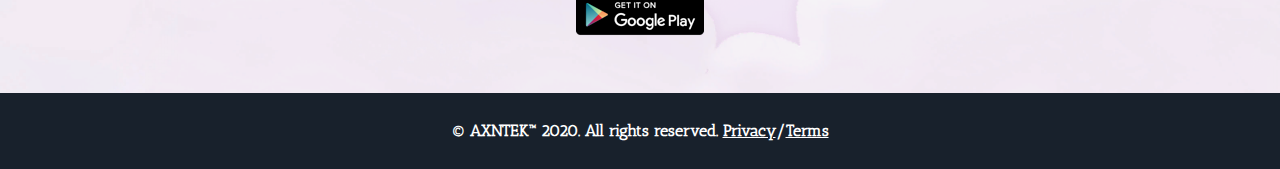
==== commit a69b57dc: "Updating GemsAttack's description." ====
--- a/index.html
+++ b/index.html
@@ -20,10 +20,12 @@
             <span class="site-title"><img src="assets/img/logo.png"/></span>
         </h1>
         <div class="header-icons">
-          <a aria-label="Send email" href="mailto:axntek@gmail.com"><i class="icon fa fa-envelope"></i></a><a aria-label="My Instagram" target="_blank" href="https://www.reddit.com/user/axntek"><i class="icon fa fa-reddit" aria-hidden="true"></i></a>
-          <a aria-label="My Facebook" target="_blank" href="https://www.facebook.com/axntek"><i class="icon fa fa-facebook" aria-hidden="true"></i></a>
-          <a aria-label="My Youtube" target="_blank" href="https://www.youtube.com/channel/UCpmkiQa9aqI3L5Tz81P3Baw/videos"><i class="icon fa fa-youtube" aria-hidden="true"></i></a>
-          <a aria-label="My Twitter" target="_blank" href="https://www.twitter.com/axntek"><i class="icon fa fa-twitter" aria-hidden="true"></i></a>
+          <a aria-label="Send email" href="mailto:axntek@gmail.com"><i class="icon fa fa-envelope"></i></a>
+          <a aria-label="Reddit" target="_blank" href="https://www.reddit.com/user/axntek"><i class="icon fa fa-reddit" aria-hidden="true"></i></a>
+          <a aria-label="Instagram" target="_blank" href="https://www.instagram.com/axntek"><i class="icon fa fa-instagram" aria-hidden="true"></i></a>
+          <a aria-label="Facebook" target="_blank" href="https://www.facebook.com/axntek"><i class="icon fa fa-facebook" aria-hidden="true"></i></a>
+          <a aria-label="Youtube" target="_blank" href="https://www.youtube.com/channel/UCpmkiQa9aqI3L5Tz81P3Baw/videos"><i class="icon fa fa-youtube" aria-hidden="true"></i></a>
+          <a aria-label="Twitter" target="_blank" href="https://www.twitter.com/axntek"><i class="icon fa fa-twitter" aria-hidden="true"></i></a>
         </div>
       </div>
       <a class="down" href="#gemsattack" data-scroll><i class="icon fa fa-chevron-down" aria-hidden="true"></i></a>
@@ -51,7 +53,7 @@
           Features:</br>
           Compete against your friends to see who can get higher in our rank;
           Four different levels: easy, normal, hard and god; Share combos,
-          score and time with your friends.
+          score and time with your friends; Puzzle mode to improve your skills.
         </p>
         <center><a href="https://play.google.com/store/apps/details?id=com.axntek.GemsAttack&hl=en"><img src="assets/img/googleplay.png"/></a></center>
     </section>
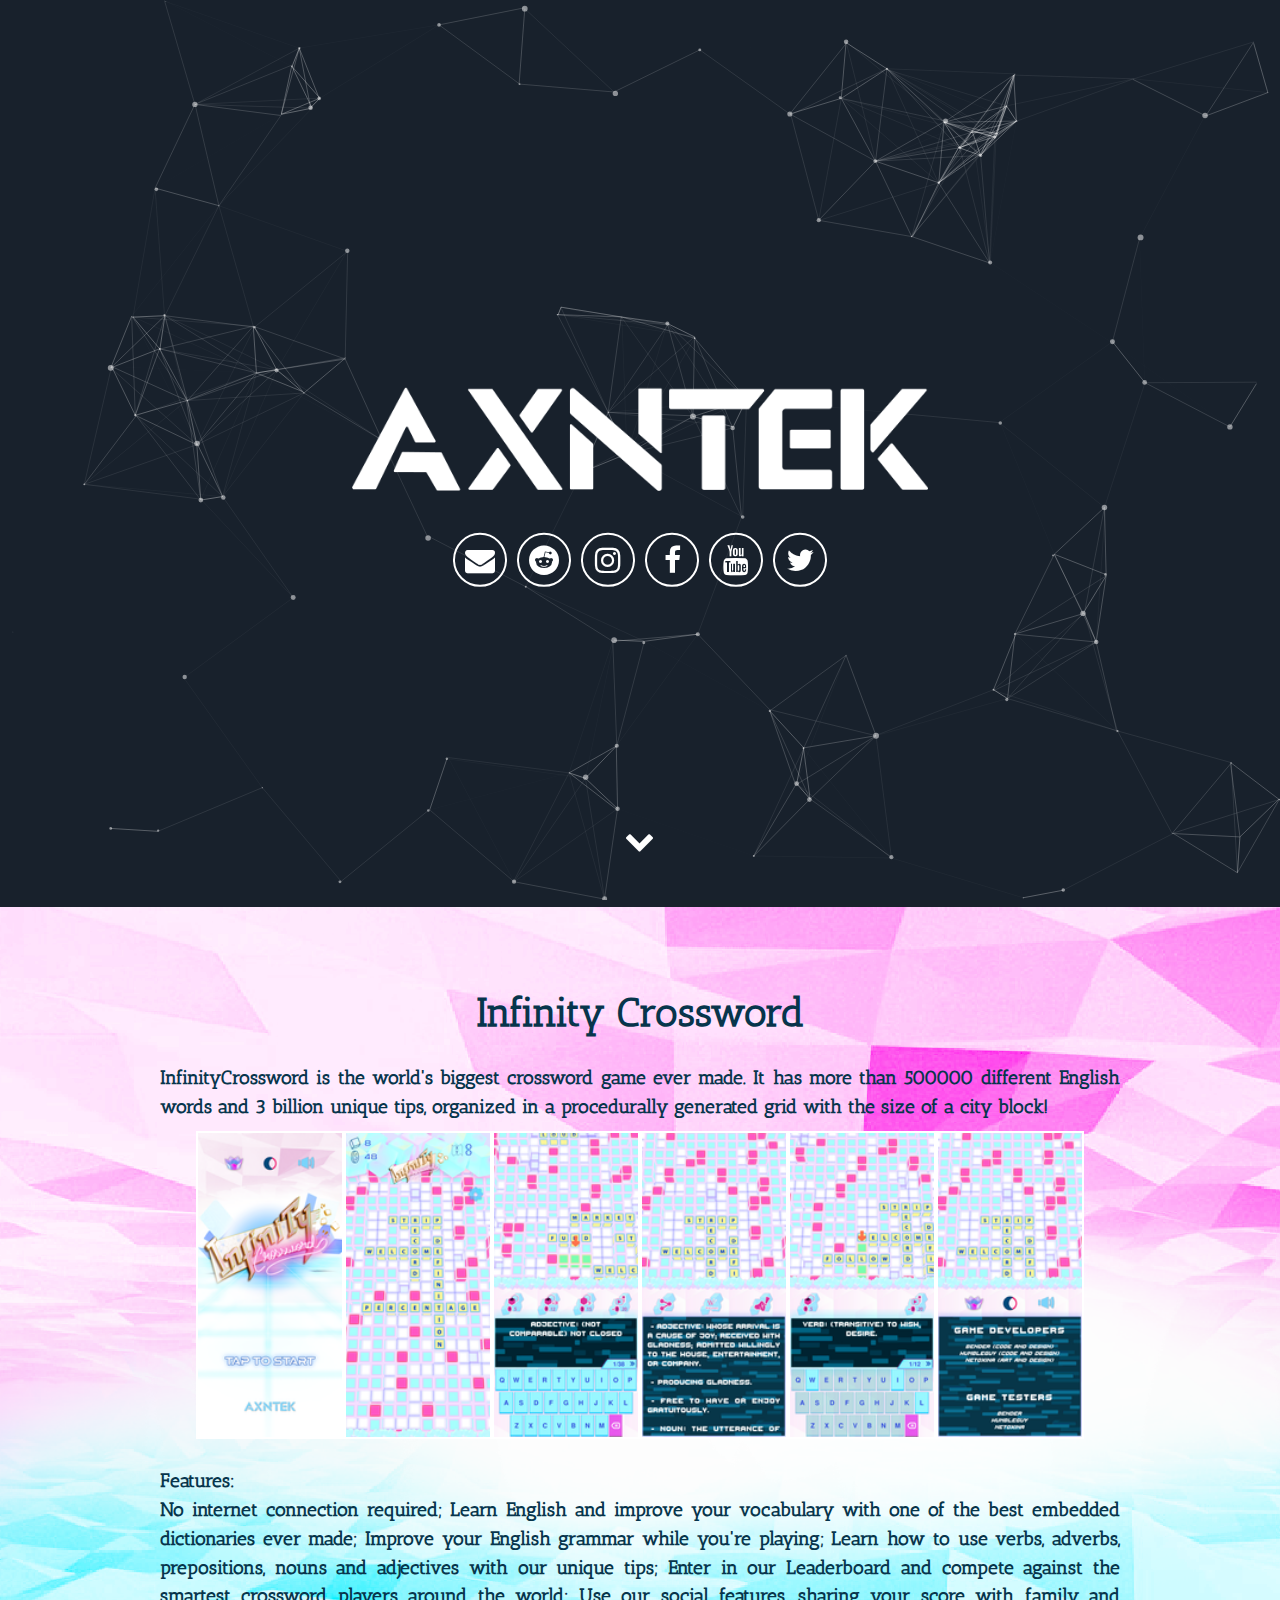
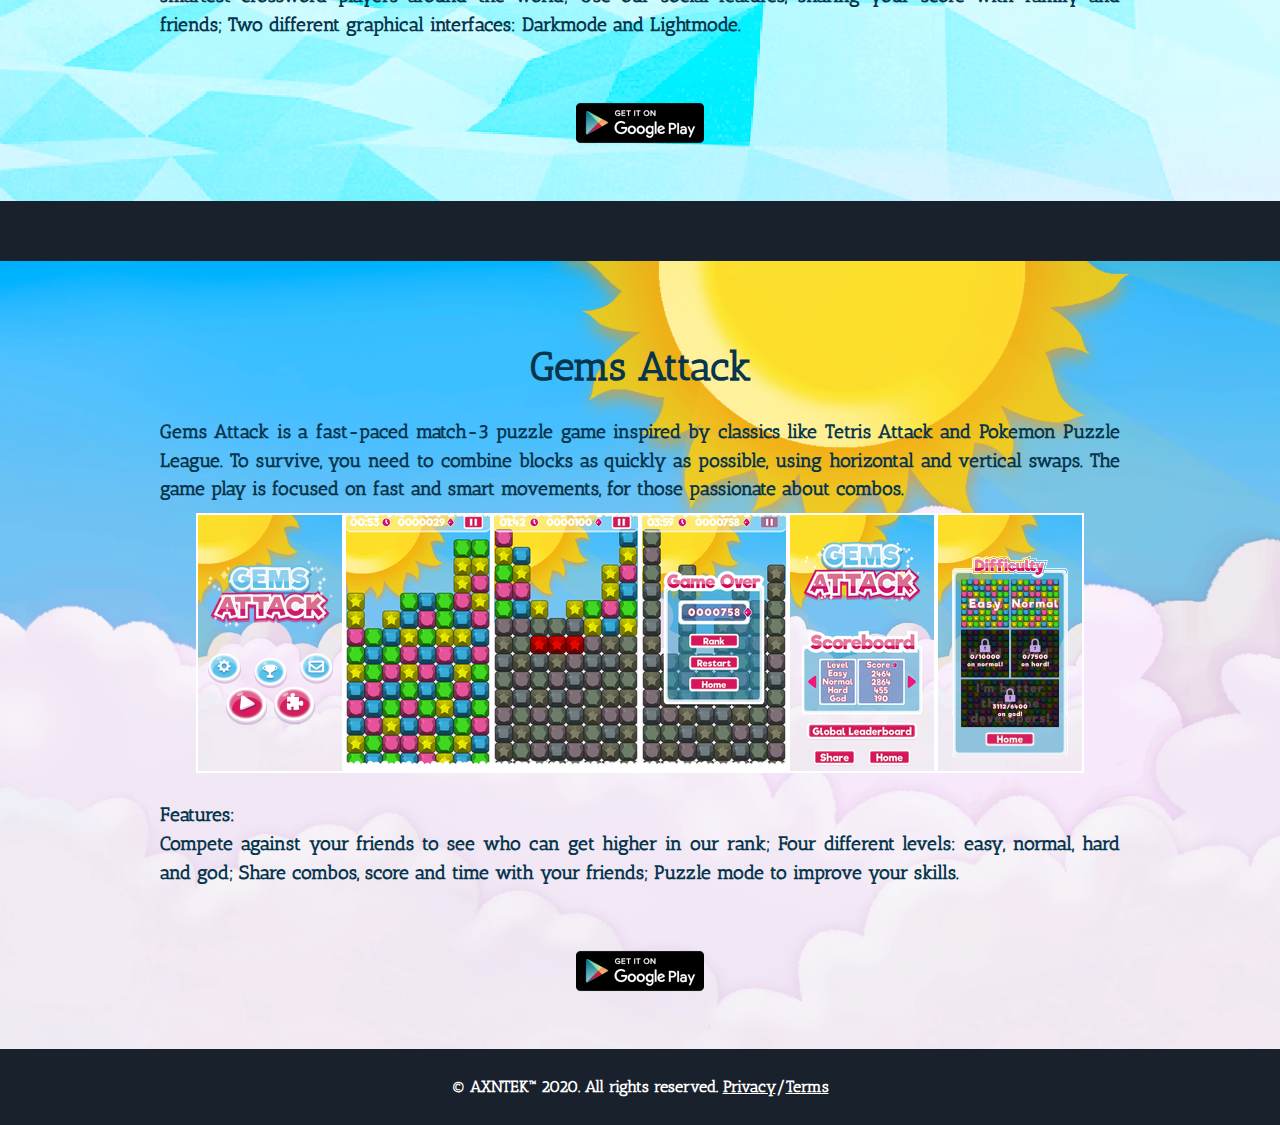
==== commit de206a2f: "Updating InfinityCrosswrod's description." ====
--- a/index.html
+++ b/index.html
@@ -28,12 +28,39 @@
           <a aria-label="Twitter" target="_blank" href="https://www.twitter.com/axntek"><i class="icon fa fa-twitter" aria-hidden="true"></i></a>
         </div>
       </div>
-      <a class="down" href="#gemsattack" data-scroll><i class="icon fa fa-chevron-down" aria-hidden="true"></i></a>
+      <a class="down" href="#infinitycrossword" data-scroll><i class="icon fa fa-chevron-down" aria-hidden="true"></i></a>
     </div>
+
+    <section id="infinitycrossword" style="background-image:url(assets/img/InfinityCrossword/feature.png);">
+      <div class="user-details game">
+        <center><h1 id="infinitycrossword"><b>Infinity Crossword</b></h1></center>
+        <p>
+            InfinityCrossword is the world's biggest crossword game ever made. It has more than 500000 different English words and 3 billion unique tips, organized in a procedurally generated grid with the size of a city block!
+        </p>
+        <center>
+          <div id="gallery" class="gallery">
+            <center>
+                <a href="assets/img/InfinityCrossword/TitleScreen_Light_Smarthphone.png"><img class="thumb" src="assets/img/InfinityCrossword/TitleScreen_Light_Smarthphone_t.png"/></a><!--
+                --><a href="assets/img/InfinityCrossword/Mainscreen_Light_Smarthphone.png"><img class="thumb" src="assets/img/InfinityCrossword/Mainscreen_Light_Smarthphone_t.png"/></a><!--
+                --><a href="assets/img/InfinityCrossword/NewKeyboard_Light.png"><img class="thumb" src="assets/img/InfinityCrossword/NewKeyboard_Light_t.png"/></a><!--
+                --><a href="assets/img/InfinityCrossword/Solution_Light_Smarthphone.png"><img class="thumb" src="assets/img/InfinityCrossword/Solution_Light_Smarthphone_t.png"/></a><!--
+                --><a href="assets/img/InfinityCrossword/PowerUp_Light_Smarthphone.png"><img class="thumb" src="assets/img/InfinityCrossword/PowerUp_Light_Smarthphone_t.png"/></a><!--
+                --><a href="assets/img/InfinityCrossword/Options_Light_Smarthphone.png"><img class="thumb" src="assets/img/InfinityCrossword/Options_Light_Smarthphone_t.png"/></a>
+            </center>
+          </div>
+        </center>
+        <p>
+          Features:</br>
+          No internet connection required; Learn English and improve your vocabulary with one of the best embedded dictionaries ever made; Improve your English grammar while you're playing; Learn how to use verbs, adverbs, prepositions, nouns and adjectives with our unique tips; Enter in our Leaderboard and compete against the smartest crossword players around the world; Use our social features, sharing your score with family and friends; Two different graphical interfaces: Darkmode and Lightmode.
+        </p>
+        <center><a href="https://play.google.com/store/apps/details?id=com.axntek.InfinityCrossword&hl=en"><img src="assets/img/googleplay.png"/></a></center>
+    </section>
+
+    <div class="separator"></div>
 
     <section id="gemsattack" style="background-image:url(assets/img/GemsAttack/feature.png);">
       <div class="user-details game">
-        <center><h1><b>Gems Attack</b></h1></center>
+        <center><h1 id="gemsattack"><b>Gems Attack</b></h1></center>
         <p>
           Gems Attack is a fast-paced match-3 puzzle game inspired by classics like Tetris Attack and Pokemon Puzzle League. To survive, you need to combine blocks as quickly as possible, using horizontal and vertical swaps. The game play is focused on fast and smart movements, for those passionate about combos.
         </p>
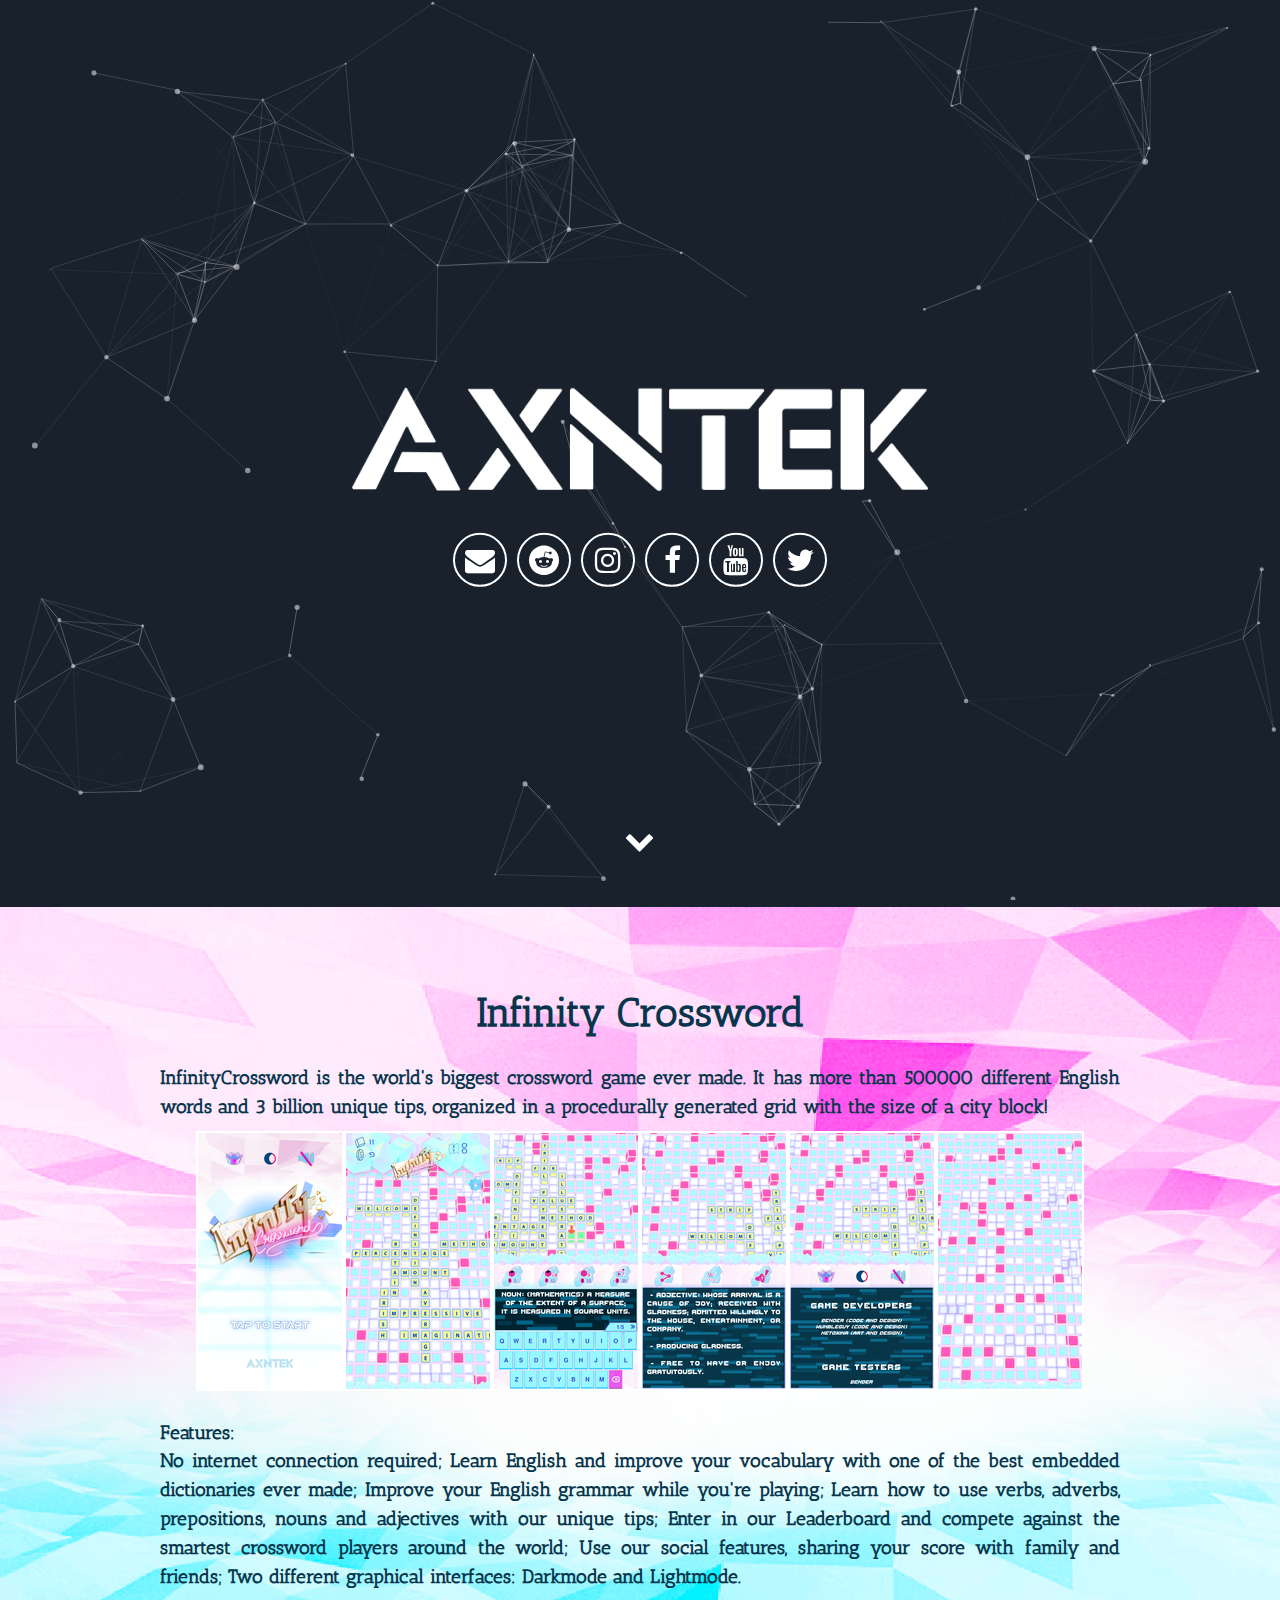
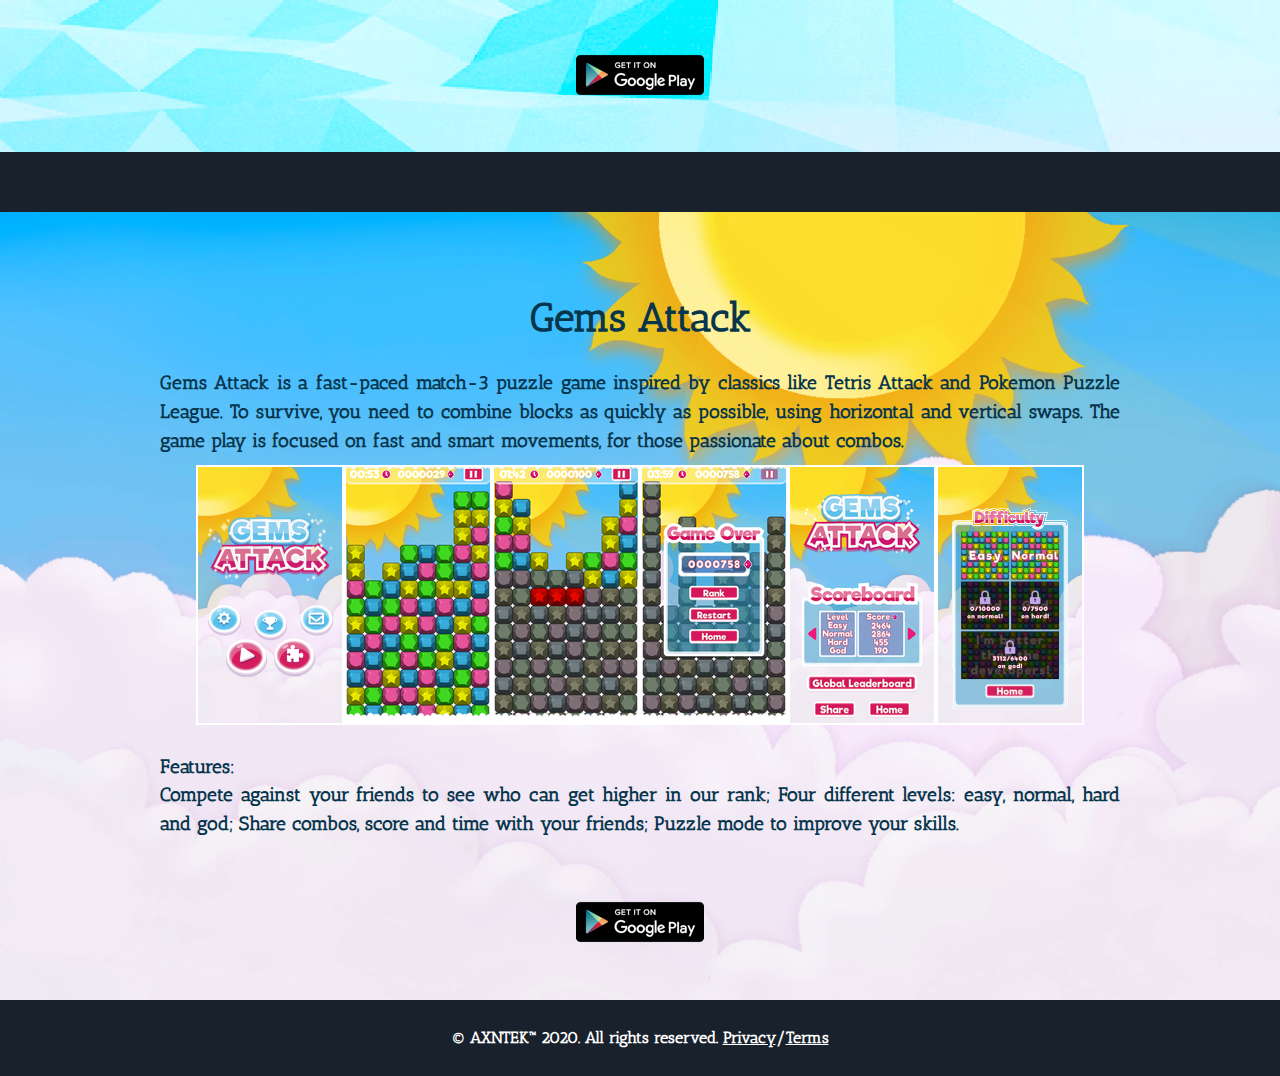
==== commit 791911a2: "Fixing images resolution" ====
--- a/index.html
+++ b/index.html
@@ -40,12 +40,12 @@
         <center>
           <div id="gallery" class="gallery">
             <center>
-                <a href="assets/img/InfinityCrossword/TitleScreen_Light_Smarthphone.png"><img class="thumb" src="assets/img/InfinityCrossword/TitleScreen_Light_Smarthphone_t.png"/></a><!--
-                --><a href="assets/img/InfinityCrossword/Mainscreen_Light_Smarthphone.png"><img class="thumb" src="assets/img/InfinityCrossword/Mainscreen_Light_Smarthphone_t.png"/></a><!--
-                --><a href="assets/img/InfinityCrossword/NewKeyboard_Light.png"><img class="thumb" src="assets/img/InfinityCrossword/NewKeyboard_Light_t.png"/></a><!--
-                --><a href="assets/img/InfinityCrossword/Solution_Light_Smarthphone.png"><img class="thumb" src="assets/img/InfinityCrossword/Solution_Light_Smarthphone_t.png"/></a><!--
-                --><a href="assets/img/InfinityCrossword/PowerUp_Light_Smarthphone.png"><img class="thumb" src="assets/img/InfinityCrossword/PowerUp_Light_Smarthphone_t.png"/></a><!--
-                --><a href="assets/img/InfinityCrossword/Options_Light_Smarthphone.png"><img class="thumb" src="assets/img/InfinityCrossword/Options_Light_Smarthphone_t.png"/></a>
+                <a href="assets/img/InfinityCrossword/light_mainscreen.png"><img class="thumb" src="assets/img/InfinityCrossword/light_mainscreen_t.png"/></a><!--
+                --><a href="assets/img/InfinityCrossword/light_editing.png"><img class="thumb" src="assets/img/InfinityCrossword/light_editing_t.png"/></a><!--
+                --><a href="assets/img/InfinityCrossword/light_powerup.png"><img class="thumb" src="assets/img/InfinityCrossword/light_powerup_t.png"/></a><!--
+                --><a href="assets/img/InfinityCrossword/light_solution.png"><img class="thumb" src="assets/img/InfinityCrossword/light_solution_t.png"/></a><!--
+                --><a href="assets/img/InfinityCrossword/light_options.png"><img class="thumb" src="assets/img/InfinityCrossword/light_options_t.png"/></a><!--
+                --><a href="assets/img/InfinityCrossword/game.png"><img class="thumb" src="assets/img/InfinityCrossword/game_t.png"/></a>
             </center>
           </div>
         </center>
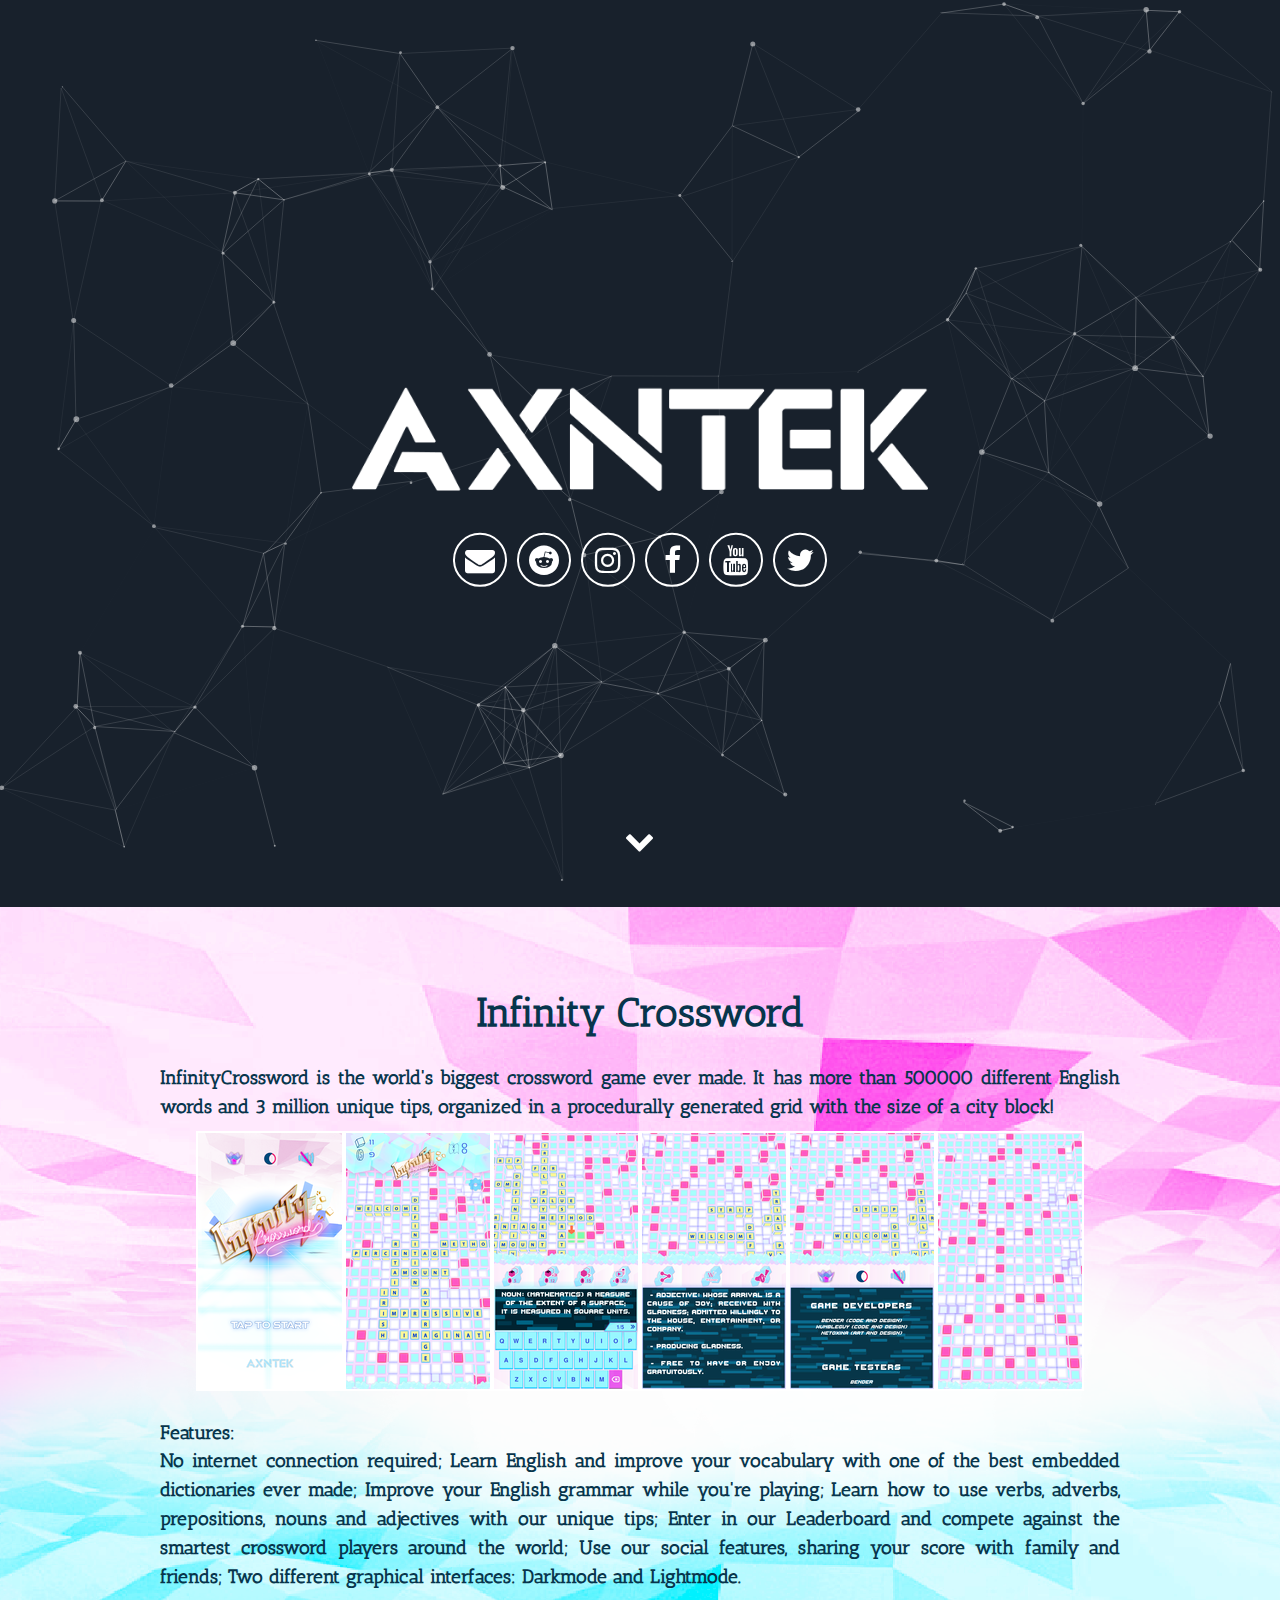
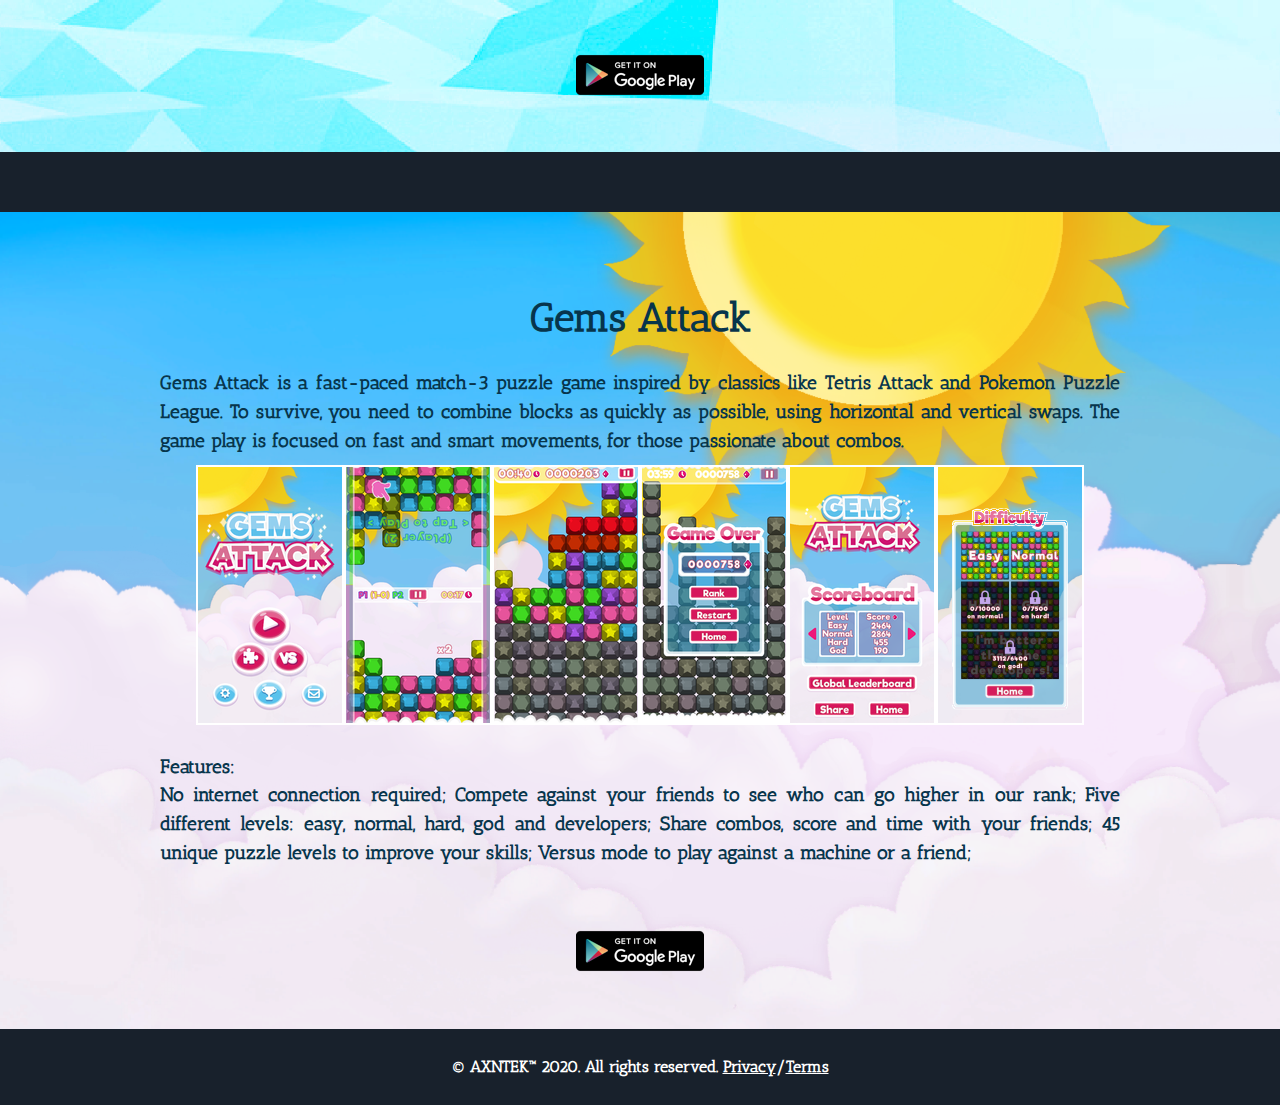
==== commit 08a96548: "Updating Gems Attack info" ====
--- a/index.html
+++ b/index.html
@@ -35,7 +35,7 @@
       <div class="user-details game">
         <center><h1 id="infinitycrossword"><b>Infinity Crossword</b></h1></center>
         <p>
-            InfinityCrossword is the world's biggest crossword game ever made. It has more than 500000 different English words and 3 billion unique tips, organized in a procedurally generated grid with the size of a city block!
+            InfinityCrossword is the world's biggest crossword game ever made. It has more than 500000 different English words and 3 million unique tips, organized in a procedurally generated grid with the size of a city block!
         </p>
         <center>
           <div id="gallery" class="gallery">
@@ -78,9 +78,7 @@
         </center>
         <p>
           Features:</br>
-          Compete against your friends to see who can get higher in our rank;
-          Four different levels: easy, normal, hard and god; Share combos,
-          score and time with your friends; Puzzle mode to improve your skills.
+          No internet connection required; Compete against your friends to see who can go higher in our rank; Five different levels: easy, normal, hard, god and developers; Share combos, score and time with your friends; 45 unique puzzle levels to improve your skills; Versus mode to play against a machine or a friend;
         </p>
         <center><a href="https://play.google.com/store/apps/details?id=com.axntek.GemsAttack&hl=en"><img src="assets/img/googleplay.png"/></a></center>
     </section>
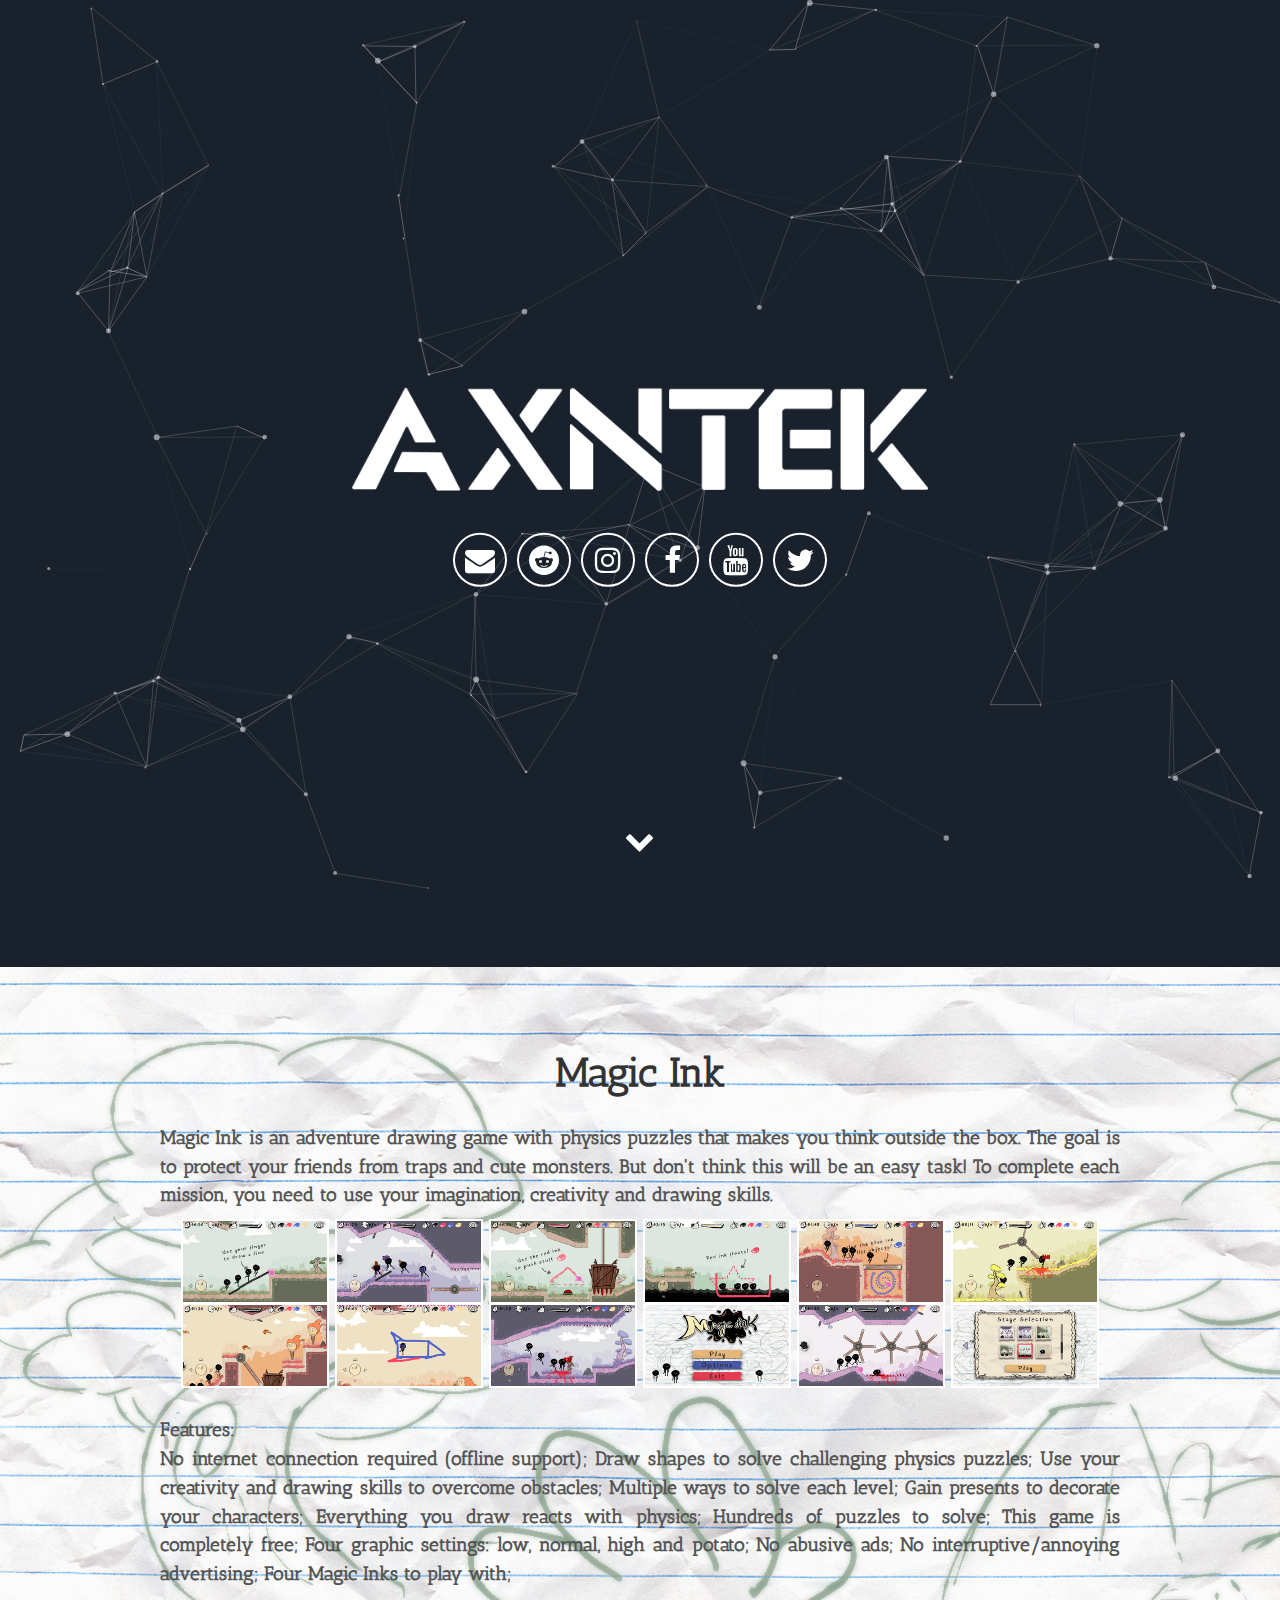
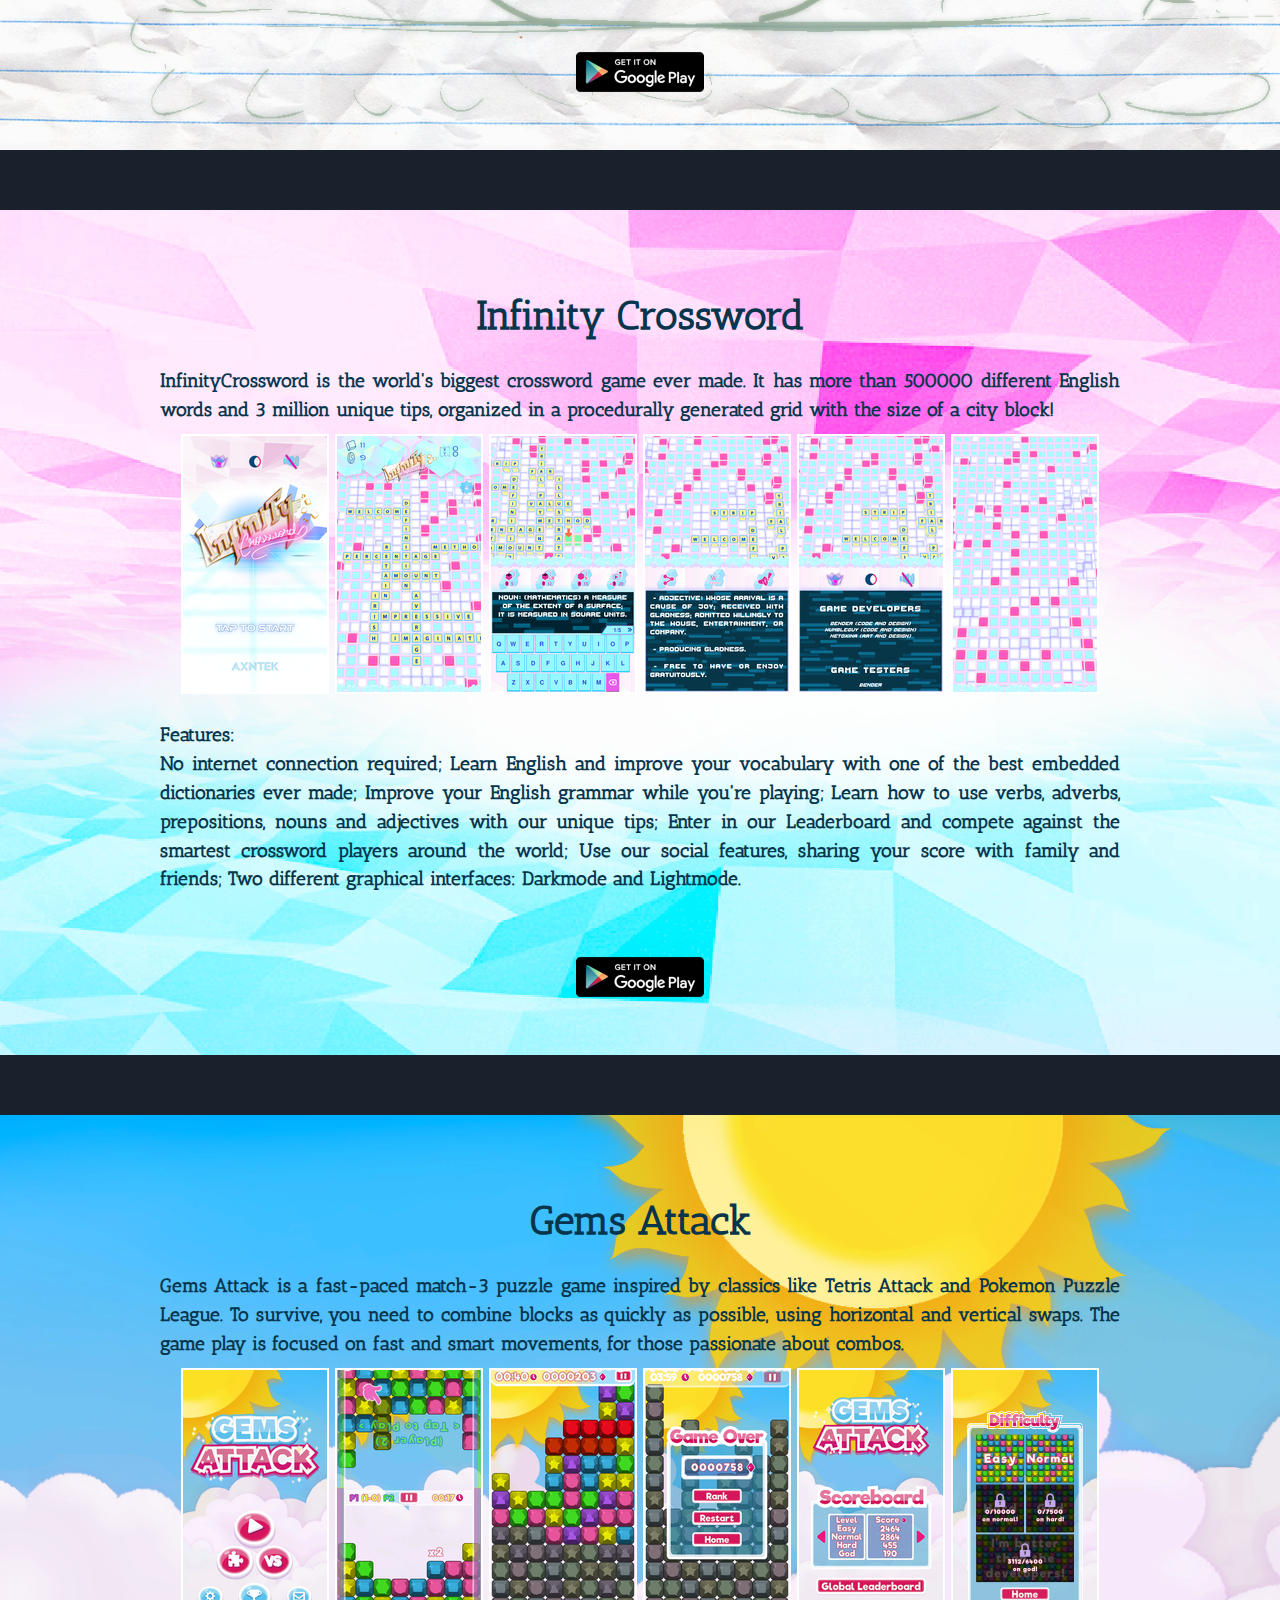
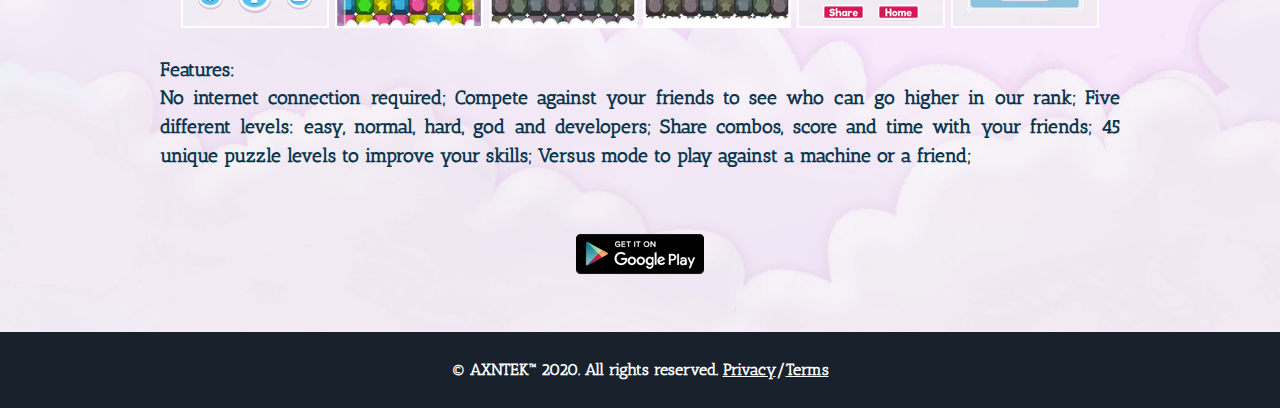
==== commit 9949ada0: "Adding Magic Ink entry" ====
--- a/index.html
+++ b/index.html
@@ -28,9 +28,42 @@
           <a aria-label="Twitter" target="_blank" href="https://www.twitter.com/axntek"><i class="icon fa fa-twitter" aria-hidden="true"></i></a>
         </div>
       </div>
-      <a class="down" href="#infinitycrossword" data-scroll><i class="icon fa fa-chevron-down" aria-hidden="true"></i></a>
+      <a class="down" href="#magicink" data-scroll><i class="icon fa fa-chevron-down" aria-hidden="true"></i></a>
     </div>
 
+    <div class="separator"></div>
+    <section id="magicink" style="background-image:url(assets/img/MagicInk/featured.png);">
+      <div class="user-details game">
+        <center><h1 id="magicink"><b>Magic Ink</b></h1></center>
+        <p>
+            Magic Ink is an adventure drawing game with physics puzzles that makes you think outside the box. The goal is to protect your friends from traps and cute monsters. But don't think this will be an easy task! To complete each mission, you need to use your imagination, creativity and drawing skills.
+        </p>
+        <center>
+          <div id="gallery" class="gallery">
+            <center>
+                <a href="assets/img/MagicInk/Phone_00.png"><img class="thumb" src="assets/img/MagicInk/Phone_00_t.png"/></a>
+                <a href="assets/img/MagicInk/Phone_01.png"><img class="thumb" src="assets/img/MagicInk/Phone_01_t.png"/></a>
+                <a href="assets/img/MagicInk/Phone_02.png"><img class="thumb" src="assets/img/MagicInk/Phone_02_t.png"/></a>
+                <a href="assets/img/MagicInk/Phone_03.png"><img class="thumb" src="assets/img/MagicInk/Phone_03_t.png"/></a>
+                <a href="assets/img/MagicInk/Phone_04.png"><img class="thumb" src="assets/img/MagicInk/Phone_04_t.png"/></a>
+                <a href="assets/img/MagicInk/Phone_05.png"><img class="thumb" src="assets/img/MagicInk/Phone_05_t.png"/></a>
+                <a href="assets/img/MagicInk/Phone_06.png"><img class="thumb" src="assets/img/MagicInk/Phone_06_t.png"/></a>
+                <a href="assets/img/MagicInk/Phone_07.png"><img class="thumb" src="assets/img/MagicInk/Phone_07_t.png"/></a>
+                <a href="assets/img/MagicInk/Phone_08.png"><img class="thumb" src="assets/img/MagicInk/Phone_08_t.png"/></a>
+                <a href="assets/img/MagicInk/Phone_09.png"><img class="thumb" src="assets/img/MagicInk/Phone_09_t.png"/></a>
+                <a href="assets/img/MagicInk/Phone_10.png"><img class="thumb" src="assets/img/MagicInk/Phone_10_t.png"/></a>
+                <a href="assets/img/MagicInk/Phone_11.png"><img class="thumb" src="assets/img/MagicInk/Phone_11_t.png"/></a>
+            </center>
+          </div>
+        </center>
+        <p>
+            Features:</br>
+            No internet connection required (offline support); Draw shapes to solve challenging physics puzzles; Use your creativity and drawing skills to overcome obstacles; Multiple ways to solve each level; Gain presents to decorate your characters; Everything you draw reacts with physics; Hundreds of puzzles to solve; This game is completely free; Four graphic settings: low, normal, high and potato; No abusive ads; No interruptive/annoying advertising; Four Magic Inks to play with;
+        </p>
+        <center><a href="https://play.google.com/store/apps/details?id=com.axntek.magicink&hl=en"><img src="assets/img/googleplay.png"/></a></center>
+    </section>
+
+    <div class="separator"></div>
     <section id="infinitycrossword" style="background-image:url(assets/img/InfinityCrossword/feature.png);">
       <div class="user-details game">
         <center><h1 id="infinitycrossword"><b>Infinity Crossword</b></h1></center>
@@ -40,12 +73,12 @@
         <center>
           <div id="gallery" class="gallery">
             <center>
-                <a href="assets/img/InfinityCrossword/light_mainscreen.png"><img class="thumb" src="assets/img/InfinityCrossword/light_mainscreen_t.png"/></a><!--
-                --><a href="assets/img/InfinityCrossword/light_editing.png"><img class="thumb" src="assets/img/InfinityCrossword/light_editing_t.png"/></a><!--
-                --><a href="assets/img/InfinityCrossword/light_powerup.png"><img class="thumb" src="assets/img/InfinityCrossword/light_powerup_t.png"/></a><!--
-                --><a href="assets/img/InfinityCrossword/light_solution.png"><img class="thumb" src="assets/img/InfinityCrossword/light_solution_t.png"/></a><!--
-                --><a href="assets/img/InfinityCrossword/light_options.png"><img class="thumb" src="assets/img/InfinityCrossword/light_options_t.png"/></a><!--
-                --><a href="assets/img/InfinityCrossword/game.png"><img class="thumb" src="assets/img/InfinityCrossword/game_t.png"/></a>
+                <a href="assets/img/InfinityCrossword/light_mainscreen.png"><img class="thumb" src="assets/img/InfinityCrossword/light_mainscreen_t.png"/></a>
+                <a href="assets/img/InfinityCrossword/light_editing.png"><img class="thumb" src="assets/img/InfinityCrossword/light_editing_t.png"/></a>
+                <a href="assets/img/InfinityCrossword/light_powerup.png"><img class="thumb" src="assets/img/InfinityCrossword/light_powerup_t.png"/></a>
+                <a href="assets/img/InfinityCrossword/light_solution.png"><img class="thumb" src="assets/img/InfinityCrossword/light_solution_t.png"/></a>
+                <a href="assets/img/InfinityCrossword/light_options.png"><img class="thumb" src="assets/img/InfinityCrossword/light_options_t.png"/></a>
+                <a href="assets/img/InfinityCrossword/game.png"><img class="thumb" src="assets/img/InfinityCrossword/game_t.png"/></a>
             </center>
           </div>
         </center>
@@ -57,7 +90,6 @@
     </section>
 
     <div class="separator"></div>
-
     <section id="gemsattack" style="background-image:url(assets/img/GemsAttack/feature.png);">
       <div class="user-details game">
         <center><h1 id="gemsattack"><b>Gems Attack</b></h1></center>
@@ -67,12 +99,12 @@
         <center>
           <div id="gallery" class="gallery">
             <center>
-                <a href="assets/img/GemsAttack/mainscreen.png"><img class="thumb" src="assets/img/GemsAttack/mainscreen_t.png"/></a><!--
-                --><a href="assets/img/GemsAttack/maingame.png"><img class="thumb" src="assets/img/GemsAttack/maingame_t.png"/></a><!--
-                --><a href="assets/img/GemsAttack/neardeath.png"><img class="thumb" src="assets/img/GemsAttack/neardeath_t.png"/></a><!--
-                --><a href="assets/img/GemsAttack/gameover.png"><img class="thumb" src="assets/img/GemsAttack/gameover_t.png"/></a><!--
-                --><a href="assets/img/GemsAttack/scoreboard.png"><img class="thumb" src="assets/img/GemsAttack/scoreboard_t.png"/></a><!--
-                --><a href="assets/img/GemsAttack/selection.png"><img class="thumb" src="assets/img/GemsAttack/selection_t.png"/></a>
+                <a href="assets/img/GemsAttack/mainscreen.png"><img class="thumb" src="assets/img/GemsAttack/mainscreen_t.png"/></a>
+                <a href="assets/img/GemsAttack/maingame.png"><img class="thumb" src="assets/img/GemsAttack/maingame_t.png"/></a>
+                <a href="assets/img/GemsAttack/neardeath.png"><img class="thumb" src="assets/img/GemsAttack/neardeath_t.png"/></a>
+                <a href="assets/img/GemsAttack/gameover.png"><img class="thumb" src="assets/img/GemsAttack/gameover_t.png"/></a>
+                <a href="assets/img/GemsAttack/scoreboard.png"><img class="thumb" src="assets/img/GemsAttack/scoreboard_t.png"/></a>
+                <a href="assets/img/GemsAttack/selection.png"><img class="thumb" src="assets/img/GemsAttack/selection_t.png"/></a>
             </center>
           </div>
         </center>
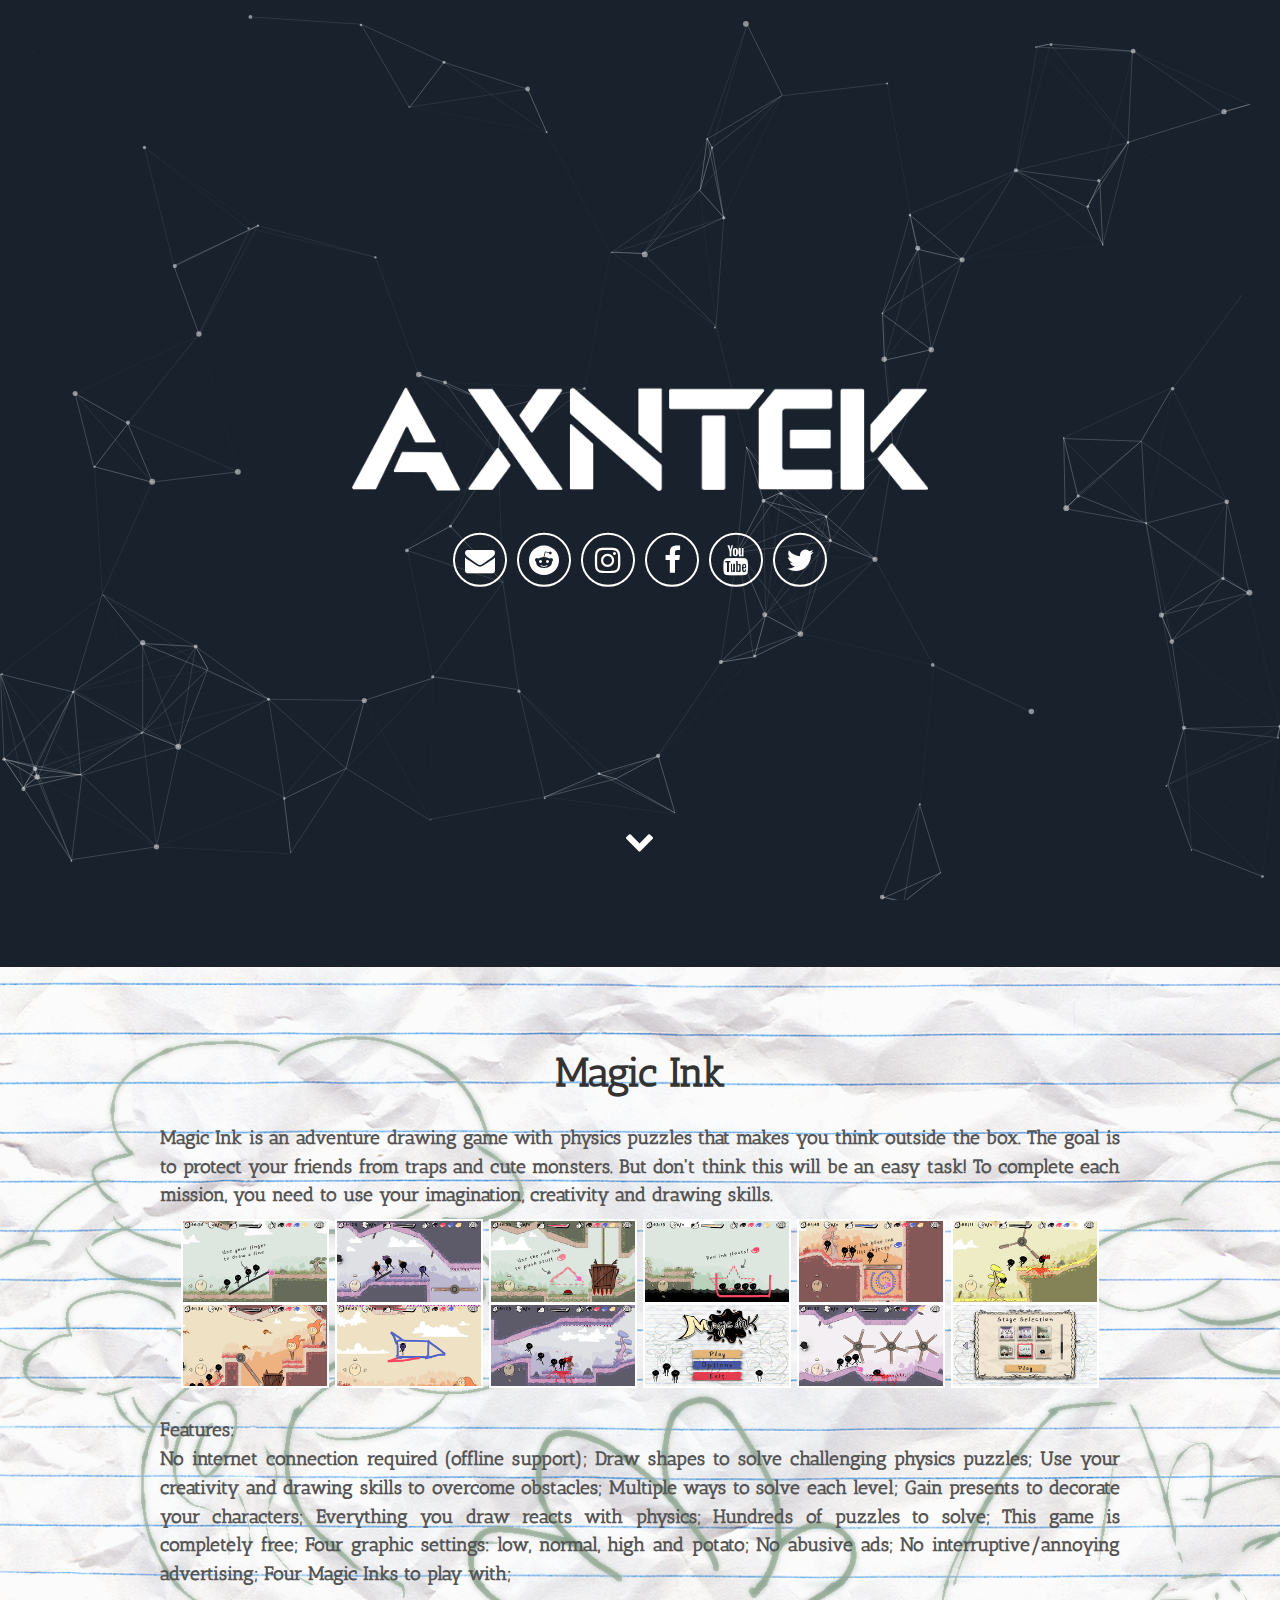
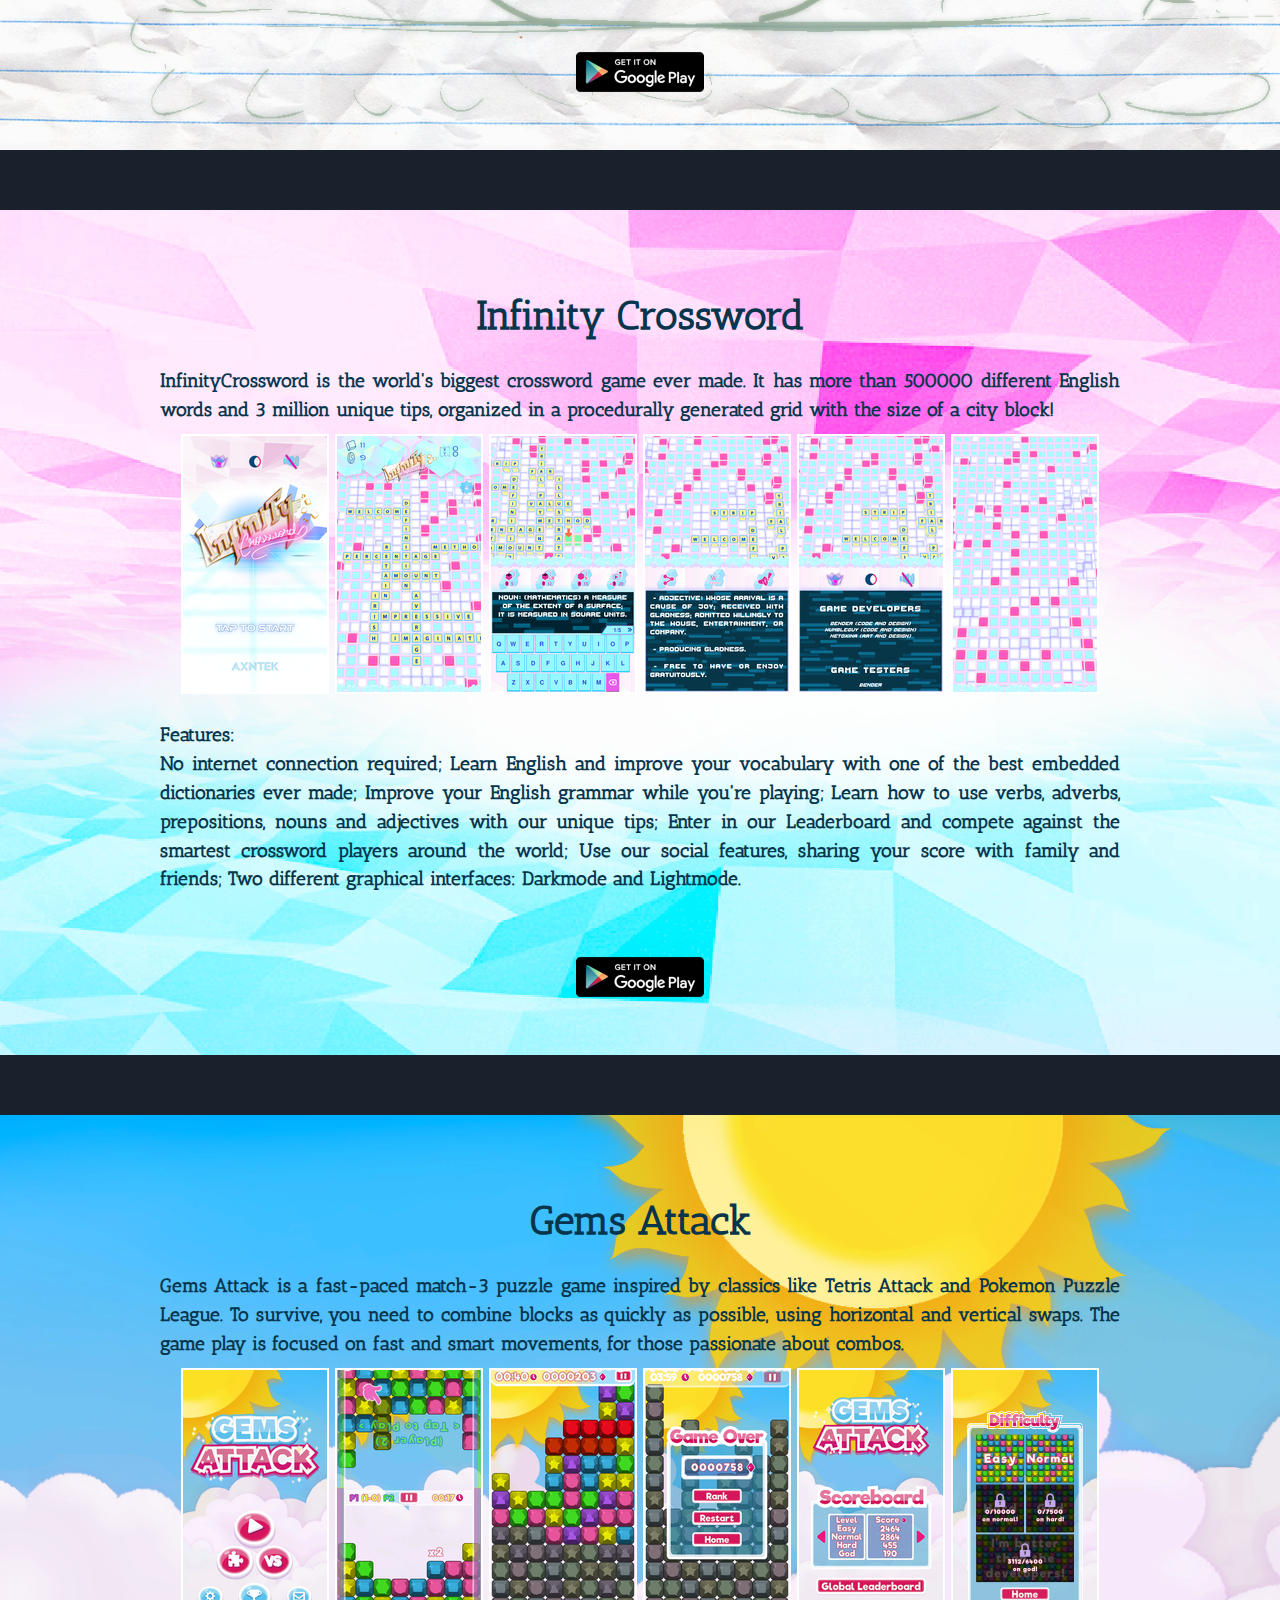
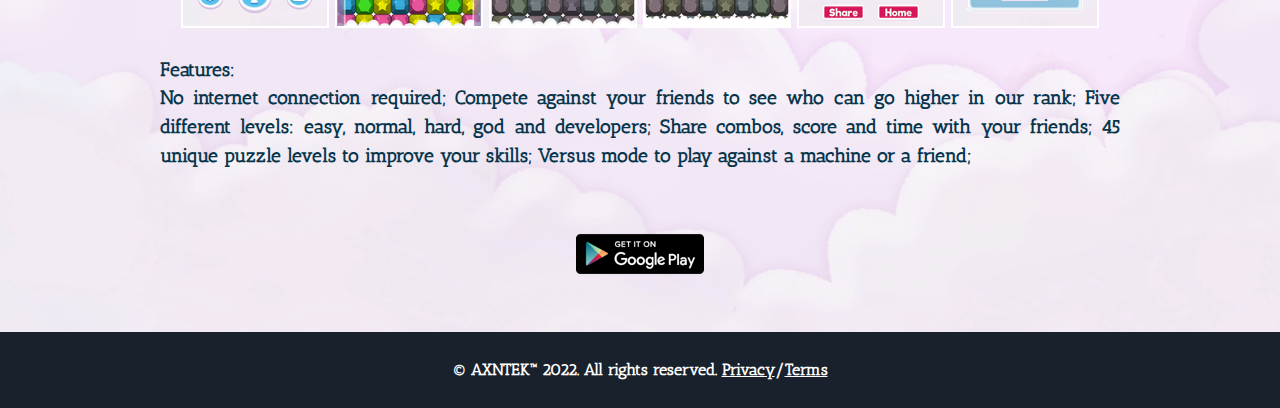
==== commit 96080ef2: "Updating copyright" ====
--- a/index.html
+++ b/index.html
@@ -126,7 +126,7 @@
     </div>
 
     <footer class="footer">
-        <center><p>© AXNTEK™ 2020. All rights reserved. <a href="privacy.html" class="button0"><u>Privacy</u></a>/<a href="terms.html" class="button0"><u>Terms</u></a></p></center>
+        <center><p>© AXNTEK™ 2022. All rights reserved. <a href="privacy.html" class="button0"><u>Privacy</u></a>/<a href="terms.html" class="button0"><u>Terms</u></a></p></center>
     </footer>
 
     <script src="assets/js/blueimp-gallery.min.js"></script>
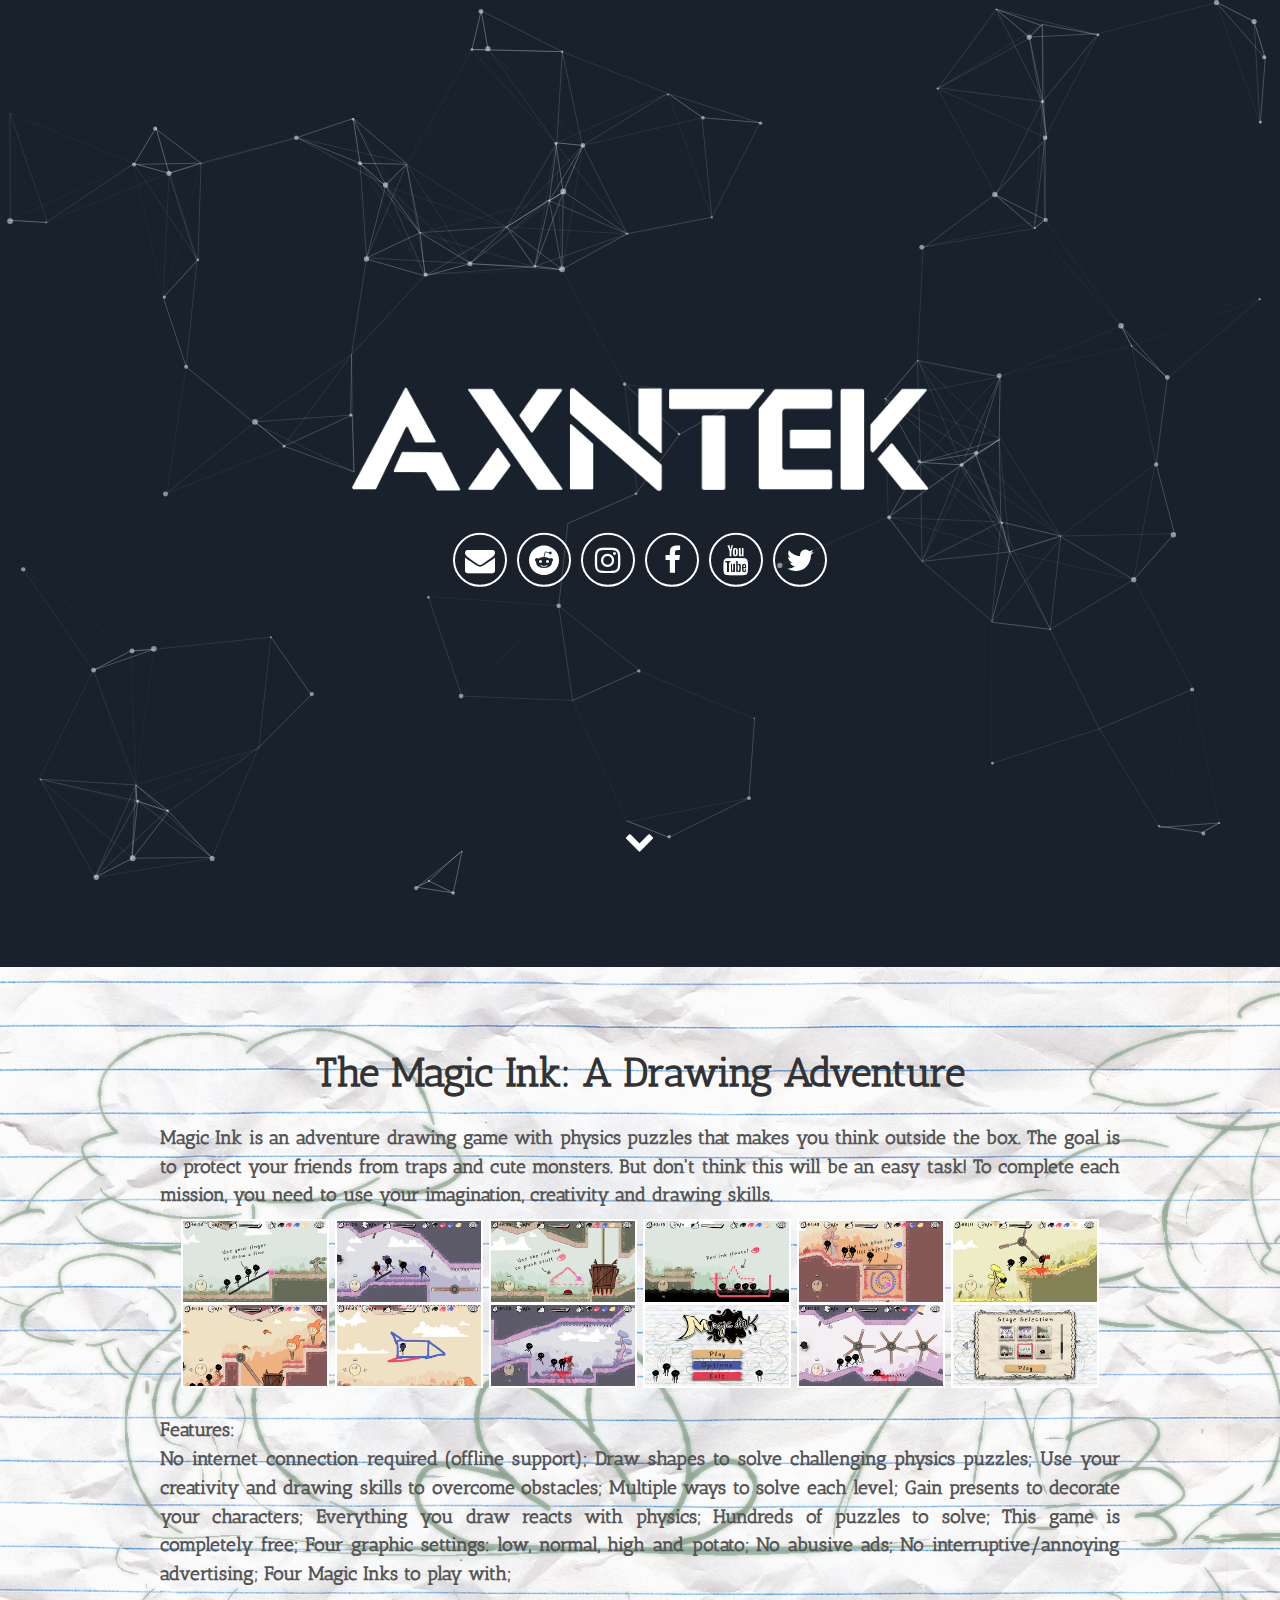
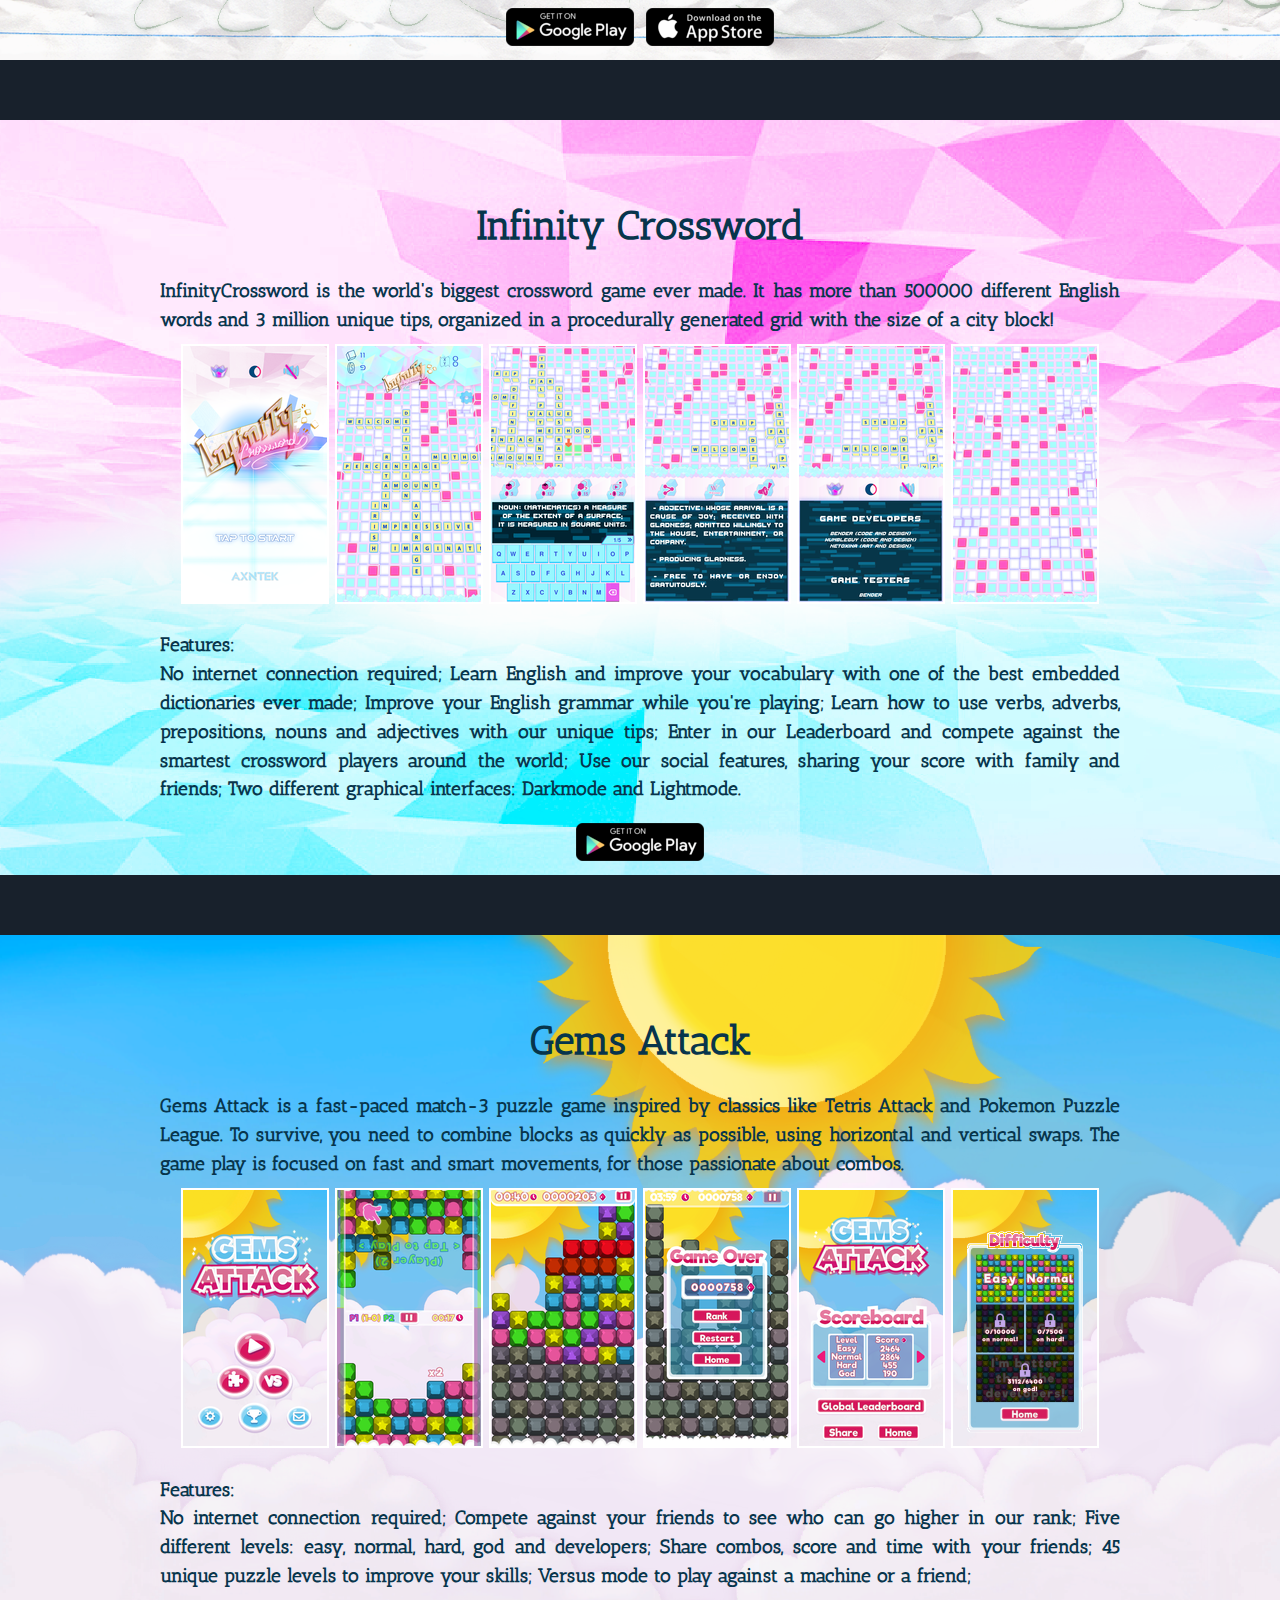
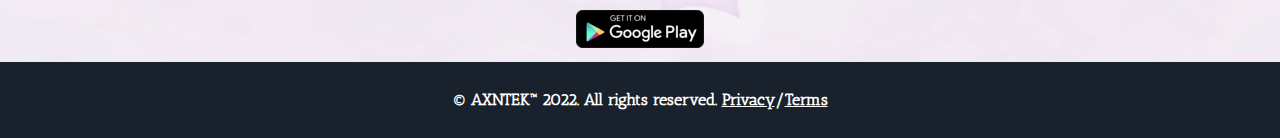
==== commit 0d1b3632: "Adding apple store button" ====
--- a/index.html
+++ b/index.html
@@ -34,7 +34,7 @@
     <div class="separator"></div>
     <section id="magicink" style="background-image:url(assets/img/MagicInk/featured.png);">
       <div class="user-details game">
-        <center><h1 id="magicink"><b>Magic Ink</b></h1></center>
+        <center><h1 id="magicink"><b>The Magic Ink: A Drawing Adventure</b></h1></center>
         <p>
             Magic Ink is an adventure drawing game with physics puzzles that makes you think outside the box. The goal is to protect your friends from traps and cute monsters. But don't think this will be an easy task! To complete each mission, you need to use your imagination, creativity and drawing skills.
         </p>
@@ -60,7 +60,7 @@
             Features:</br>
             No internet connection required (offline support); Draw shapes to solve challenging physics puzzles; Use your creativity and drawing skills to overcome obstacles; Multiple ways to solve each level; Gain presents to decorate your characters; Everything you draw reacts with physics; Hundreds of puzzles to solve; This game is completely free; Four graphic settings: low, normal, high and potato; No abusive ads; No interruptive/annoying advertising; Four Magic Inks to play with;
         </p>
-        <center><a href="https://play.google.com/store/apps/details?id=com.axntek.magicink&hl=en"><img src="assets/img/googleplay.png"/></a></center>
+        <center><a href="https://play.google.com/store/apps/details?id=com.axntek.magicink&hl=en"><img src="assets/img/googleplay_r.png"/></a>&nbsp;&nbsp;<a href="https://apps.apple.com/de/app/the-magic-ink/id1618685389?l=en"><img src="assets/img/applestore_r.png"/></a></center>
     </section>
 
     <div class="separator"></div>
@@ -86,7 +86,7 @@
           Features:</br>
           No internet connection required; Learn English and improve your vocabulary with one of the best embedded dictionaries ever made; Improve your English grammar while you're playing; Learn how to use verbs, adverbs, prepositions, nouns and adjectives with our unique tips; Enter in our Leaderboard and compete against the smartest crossword players around the world; Use our social features, sharing your score with family and friends; Two different graphical interfaces: Darkmode and Lightmode.
         </p>
-        <center><a href="https://play.google.com/store/apps/details?id=com.axntek.InfinityCrossword&hl=en"><img src="assets/img/googleplay.png"/></a></center>
+        <center><a href="https://play.google.com/store/apps/details?id=com.axntek.InfinityCrossword&hl=en"><img src="assets/img/googleplay_r.png"/></a></center>
     </section>
 
     <div class="separator"></div>
@@ -112,7 +112,7 @@
           Features:</br>
           No internet connection required; Compete against your friends to see who can go higher in our rank; Five different levels: easy, normal, hard, god and developers; Share combos, score and time with your friends; 45 unique puzzle levels to improve your skills; Versus mode to play against a machine or a friend;
         </p>
-        <center><a href="https://play.google.com/store/apps/details?id=com.axntek.GemsAttack&hl=en"><img src="assets/img/googleplay.png"/></a></center>
+        <center><a href="https://play.google.com/store/apps/details?id=com.axntek.GemsAttack&hl=en"><img src="assets/img/googleplay_r.png"/></a></center>
     </section>
 
     <div id="blueimp-gallery" class="blueimp-gallery blueimp-gallery-controls" aria-label="image gallery" aria-modal="true" role="dialog">
